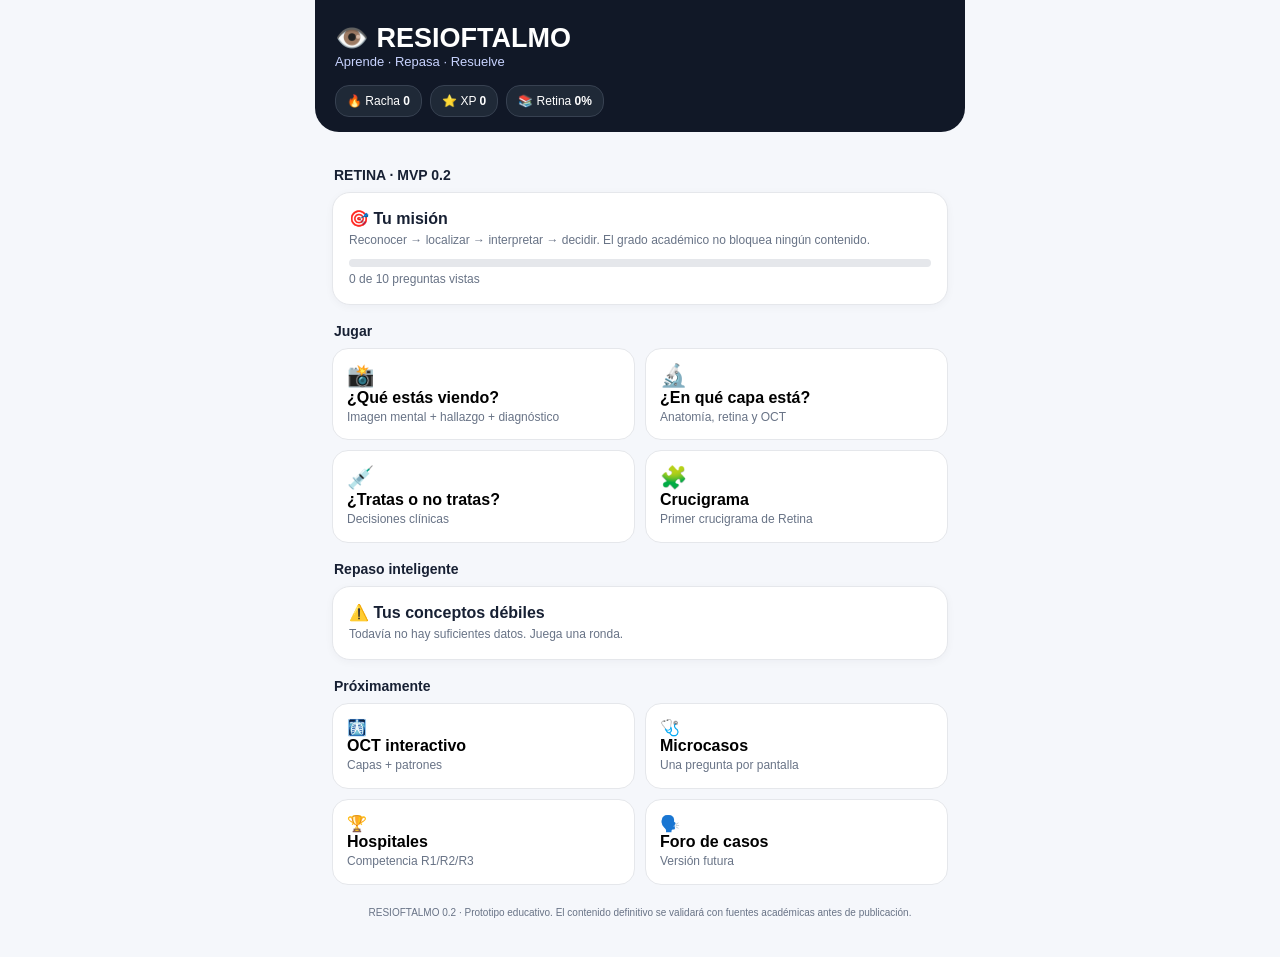
==== index.html @ e8188771 "Add files via upload" ====
<!doctype html>
<html lang="es">
<head>
<meta charset="utf-8">
<meta name="viewport" content="width=device-width,initial-scale=1,viewport-fit=cover">
<meta name="theme-color" content="#111827">
<title>RESIOFTALMO 0.2</title><link rel="manifest" href="manifest.json">
<meta name="theme-color" content="#111827">
<meta name="apple-mobile-web-app-capable" content="yes">
<meta name="apple-mobile-web-app-status-bar-style" content="black-translucent">
<meta name="apple-mobile-web-app-title" content="RESIOFTALMO">
<link rel="apple-touch-icon" href="icons/icon-180.png">
<style>
:root{--bg:#f5f7fb;--card:#fff;--ink:#172033;--muted:#687386;--accent:#4f46e5;--good:#15803d;--bad:#b91c1c;--line:#e5e7eb}
*{box-sizing:border-box}body{margin:0;background:var(--bg);color:var(--ink);font-family:-apple-system,BlinkMacSystemFont,"SF Pro Display","Segoe UI",sans-serif}
.app{max-width:650px;margin:auto;min-height:100vh}.top{padding:22px 20px 15px;background:#111827;color:#fff;border-radius:0 0 24px 24px}.brand{font-size:27px;font-weight:800}.tag{color:#c7d2fe;font-size:13px}.stats{display:flex;gap:8px;margin-top:16px;flex-wrap:wrap}.pill{background:#1f2937;border:1px solid #374151;border-radius:14px;padding:8px 11px;font-size:12px}.content{padding:17px}.section{font-size:14px;font-weight:800;margin:18px 2px 9px}.grid{display:grid;grid-template-columns:1fr 1fr;gap:10px}.card{background:#fff;border:1px solid var(--line);border-radius:18px;padding:16px;box-shadow:0 2px 8px #0f172a0a}button{font:inherit;cursor:pointer}.mode{width:100%;text-align:left;background:#fff;border:1px solid var(--line);border-radius:16px;padding:14px}.mode b{display:block}.small{font-size:12px;color:var(--muted);line-height:1.4;margin-top:4px}.badge{display:inline-block;padding:5px 9px;border-radius:99px;background:#eef2ff;color:#4338ca;font-size:10px;font-weight:800}.bar{height:8px;background:#e5e7eb;border-radius:99px;overflow:hidden;margin-top:10px}.bar span{display:block;height:100%;background:var(--accent)}.back{background:transparent;border:0;color:var(--muted);padding:5px 0;margin-bottom:8px}.question{font-size:19px;font-weight:750;line-height:1.38;margin:15px 0}.answers{display:grid;gap:9px}.answer{padding:14px;border-radius:14px;border:1px solid var(--line);background:#fff;text-align:left;font-weight:650}.answer.correct{background:#f0fdf4;border-color:#86efac;color:var(--good)}.answer.wrong{background:#fef2f2;border-color:#fecaca;color:var(--bad)}.feedback{margin-top:13px;padding:14px;background:#f8fafc;border:1px solid var(--line);border-radius:14px;font-size:14px;line-height:1.5}.primary{width:100%;margin-top:12px;background:var(--accent);color:#fff;border:0;border-radius:14px;padding:14px;font-weight:800;text-align:center}.hidden{display:none!important}.cross{display:grid;grid-template-columns:repeat(9,1fr);gap:3px;margin:15px auto;max-width:410px}.cell{aspect-ratio:1;background:#fff;border:1px solid #cbd5e1;position:relative}.cell.black{background:#111827;border-color:#111827}.cell input{width:100%;height:100%;border:0;background:transparent;text-align:center;font-size:18px;font-weight:800;text-transform:uppercase;outline:0}.num{position:absolute;left:2px;top:1px;font-size:7px;color:#64748b;pointer-events:none}.clue{padding:11px 12px;border:1px solid var(--line);border-radius:12px;background:#fff;margin:7px 0;font-size:13px}.clue b{display:block;margin-bottom:3px}.result{font-size:20px;font-weight:800;text-align:center;padding:10px}.footer{text-align:center;color:var(--muted);font-size:10px;margin:22px 0}
@media(max-width:430px){.grid{grid-template-columns:1fr}.question{font-size:18px}}
</style>
</head>
<body>
<div class="app">
<header class="top"><div class="brand">👁️ RESIOFTALMO</div><div class="tag">Aprende · Repasa · Resuelve</div>
<div class="stats"><div class="pill">🔥 Racha <b id="streak">0</b></div><div class="pill">⭐ XP <b id="xp">0</b></div><div class="pill">📚 Retina <b id="pct">0%</b></div></div></header>
<main class="content">
<section id="home">
<div class="section">RETINA · MVP 0.2</div>
<div class="card"><b>🎯 Tu misión</b><div class="small">Reconocer → localizar → interpretar → decidir. El grado académico no bloquea ningún contenido.</div><div class="bar"><span id="homebar" style="width:0%"></span></div><div class="small" id="homeprog">0 conceptos dominados</div></div>
<div class="section">Jugar</div>
<div class="grid">
<button class="mode" onclick="startQuiz()"><span style="font-size:22px">📸</span><br><b>¿Qué estás viendo?</b><span class="small">Imagen mental + hallazgo + diagnóstico</span></button>
<button class="mode" onclick="startQuiz()"><span style="font-size:22px">🔬</span><br><b>¿En qué capa está?</b><span class="small">Anatomía, retina y OCT</span></button>
<button class="mode" onclick="startQuiz()"><span style="font-size:22px">💉</span><br><b>¿Tratas o no tratas?</b><span class="small">Decisiones clínicas</span></button>
<button class="mode" onclick="startCross()"><span style="font-size:22px">🧩</span><br><b>Crucigrama</b><span class="small">Primer crucigrama de Retina</span></button>
</div>
<div class="section">Repaso inteligente</div>
<div class="card"><b>⚠️ Tus conceptos débiles</b><div class="small" id="weak">Todavía no hay suficientes datos. Juega una ronda.</div></div>
<div class="section">Próximamente</div>
<div class="grid"><button class="mode">🩻 <b>OCT interactivo</b><span class="small">Capas + patrones</span></button><button class="mode">🩺 <b>Microcasos</b><span class="small">Una pregunta por pantalla</span></button><button class="mode">🏆 <b>Hospitales</b><span class="small">Competencia R1/R2/R3</span></button><button class="mode">🗣️ <b>Foro de casos</b><span class="small">Versión futura</span></button></div>
</section>

<section id="quiz" class="hidden"><button class="back" onclick="home()">‹ Inicio</button><span class="badge">RETINA</span><div class="small" id="count"></div><div class="question" id="q"></div><div class="answers" id="ans"></div><div id="fb" class="feedback hidden"></div><button id="next" class="primary hidden" onclick="next()">Continuar →</button></section>

<section id="cross" class="hidden"><button class="back" onclick="home()">‹ Inicio</button><span class="badge">CRUCIGRAMA · RETINA</span>
<div class="small">Demo 0.2 · escribe las respuestas. Para el MVP, las palabras están adaptadas para móvil.</div>
<div class="cross" id="grid"></div>
<div class="section">Pistas</div>
<div class="clue"><b>1. Horizontal · 4 letras</b>Anomalías microvasculares intrarretinianas.</div>
<div class="clue"><b>2. Horizontal · 3 letras</b>Neovascularización del disco (sigla).</div>
<div class="clue"><b>3. Vertical · 3 letras</b>Líquido subretiniano (sigla).</div>
<div class="clue"><b>4. Horizontal · 3 letras</b>Membrana epirretiniana (sigla).</div>
<button class="primary" onclick="checkCross()">Comprobar crucigrama</button>
<div id="crossResult" class="result"></div>
</section>
<div class="footer">RESIOFTALMO 0.2 · Prototipo educativo. El contenido definitivo se validará con fuentes académicas antes de publicación.</div>
</main></div>
<script>
const qs=[
["Paciente con diabetes. Lesión blanquecina, superficial y de bordes difusos. ¿Qué hallazgo? ",["Exudado duro","Exudado algodonoso","Microaneurisma","Hemorragia prerretiniana"],1,"El exudado algodonoso corresponde a isquemia focal de la capa de fibras nerviosas de la retina (RNFL, Retinal Nerve Fiber Layer).","Exudado algodonoso"],
["¿En qué capa se localiza principalmente un exudado algodonoso?",["EPR","RNFL — capa de fibras nerviosas de la retina","ONL — capa nuclear externa","Membrana de Bruch"],1,"La localización principal es la RNFL, por isquemia de la retina interna.","Exudado algodonoso"],
["En OCT, ¿qué patrón esperarías ante un exudado algodonoso?",["Hiperreflectividad de capas internas superficiales","Hiporreflectividad exclusivamente sub-EPR","Hiperreflectividad exclusivamente coroidea","Hiporreflectividad exclusivamente subretiniana"],0,"Se observa hiperreflectividad de las capas internas superficiales.","OCT"],
["¿Cuál NO es una causa clásica de exudados algodonosos?",["Retinopatía diabética","Retinopatía hipertensiva","Oclusión vascular retiniana","Desprendimiento de retina regmatógeno"],3,"Los exudados algodonosos se asocian a isquemia retiniana, no son un hallazgo clásico del desprendimiento regmatógeno.","Exudado algodonoso"],
["IRMA significa:",["Intraretinal Microvascular Abnormalities — anomalías microvasculares intrarretinianas","Intraretinal Macular Artery","Internal Retinal Macular Atrophy","Ischemic Retinal Microaneurysm Area"],0,"IRMA = Intraretinal Microvascular Abnormalities (anomalías microvasculares intrarretinianas).","IRMA"],
["IRMA prominentes en ≥1 cuadrante, sin neovascularización. Según 4-2-1, ¿qué grado?",["NPDR leve","NPDR moderada","NPDR severa","PDR"],2,"IRMA prominentes en ≥1 cuadrante cumplen el criterio '1' de la regla 4-2-1 para NPDR severa.","4-2-1"],
["Hemorragias/microaneurismas en 4 cuadrantes, sin neovascularización. ¿Qué grado?",["NPDR leve","NPDR moderada","NPDR severa","PDR"],2,"El componente '4' de 4-2-1 por sí solo basta para NPDR severa.","4-2-1"],
["Hay neovascularización del disco (NVD, Neovascularization of the Disc). ¿Clasificación?",["NPDR moderada","NPDR severa","PDR","DME"],2,"La neovascularización es un hallazgo proliferativo: PDR (Proliferative Diabetic Retinopathy).","NVD"],
["Paciente con PDR activa. ¿Qué tratamiento clásico debes considerar para reducir el estímulo angiogénico?",["Observación solamente","PRP — fotocoagulación panretiniana","Cirugía de catarata","Láser focal macular"],1,"La PRP es fundamental en PDR; la conducta concreta depende del contexto y puede combinarse con anti-VEGF u otras intervenciones.","PRP"],
["OCT: banda hiperreflectiva sobre la superficie interna con distorsión macular. ¿Diagnóstico?",["ERM — membrana epirretiniana","SRF — líquido subretiniano","PED — desprendimiento del EPR","Agujero macular"],0,"La ERM aparece sobre la superficie interna de la retina y puede producir tracción y distorsión.","ERM"]
];
let idx=0,xp=0,wrong=[];
function show(id){["home","quiz","cross"].forEach(x=>document.getElementById(x).classList.add("hidden"));document.getElementById(id).classList.remove("hidden")}
function home(){show("home");update()}
function startQuiz(){idx=0;wrong=[];show("quiz");render()}
function render(){let z=qs[idx];document.getElementById("count").textContent=`Pregunta ${idx+1} de ${qs.length}`;document.getElementById("q").textContent=z[0];document.getElementById("fb").classList.add("hidden");document.getElementById("next").classList.add("hidden");document.getElementById("ans").innerHTML=z[1].map((a,n)=>`<button class="answer" onclick="pick(${n})">${String.fromCharCode(65+n)}) ${a}</button>`).join("")}
function pick(n){let z=qs[idx],bs=[...document.querySelectorAll(".answer")];bs[z[2]].classList.add("correct");let ok=n===z[2];if(ok)xp+=100;else{bs[n].classList.add("wrong");wrong.push(z[4])}document.getElementById("fb").innerHTML=(ok?"🎯 <b>Correcto.</b> +100 XP":"❌ <b>No esta vez.</b>")+"<br><br><b>Perla:</b> "+z[3];document.getElementById("fb").classList.remove("hidden");document.getElementById("next").classList.remove("hidden");bs.forEach(b=>b.disabled=true);update()}
function next(){idx++;if(idx>=qs.length){document.getElementById("q").textContent="🎉 Ronda terminada";document.getElementById("count").textContent=`${qs.length-wrong.length}/${qs.length} correctas`;document.getElementById("ans").innerHTML=`<div class="card"><b>${xp} XP acumulados</b><div class="small">Errores para repasar: ${wrong.length?wrong.join(", "):"ninguno"}</div></div>`;document.getElementById("fb").classList.add("hidden");document.getElementById("next").classList.add("hidden");return}render()}
function update(){document.getElementById("xp").textContent=xp;document.getElementById("pct").textContent=Math.min(100,Math.round((idx/qs.length)*100))+"%";document.getElementById("homebar").style.width=Math.min(100,Math.round((idx/qs.length)*100))+"%";document.getElementById("homeprog").textContent=`${Math.min(idx,qs.length)} de ${qs.length} preguntas vistas`;document.getElementById("weak").textContent=wrong.length?`Repasar: ${[...new Set(wrong)].join(", ")}.`:"Todavía no hay suficientes datos. Juega una ronda."}
function startCross(){show("cross");buildCross()}
function buildCross(){let g=document.getElementById("grid");g.innerHTML="";let pattern=["#########","IRMA#####","##NVD####","##S######","##ERM####","#########","#########","#########","#########"];for(let r=0;r<9;r++)for(let c=0;c<9;c++){let d=document.createElement("div");d.className="cell";let ch=pattern[r][c];if(ch==="#"){d.classList.add("black")}else{let inp=document.createElement("input");inp.maxLength=1;inp.dataset.answer=ch;d.appendChild(inp)}g.appendChild(d)}}
function checkCross(){let ins=[...document.querySelectorAll("#grid input")],ok=ins.every(x=>x.value.toUpperCase()===x.dataset.answer);document.getElementById("crossResult").textContent=ok?"🎯 ¡Crucigrama correcto! +300 XP":"🔎 Revisa las letras y vuelve a intentarlo.";if(ok){xp+=300;update()}}
update();
</script>
<script>
if ("serviceWorker" in navigator) {
  window.addEventListener("load", () => navigator.serviceWorker.register("sw.js").catch(()=>{}));
}
</script></body>
</html>
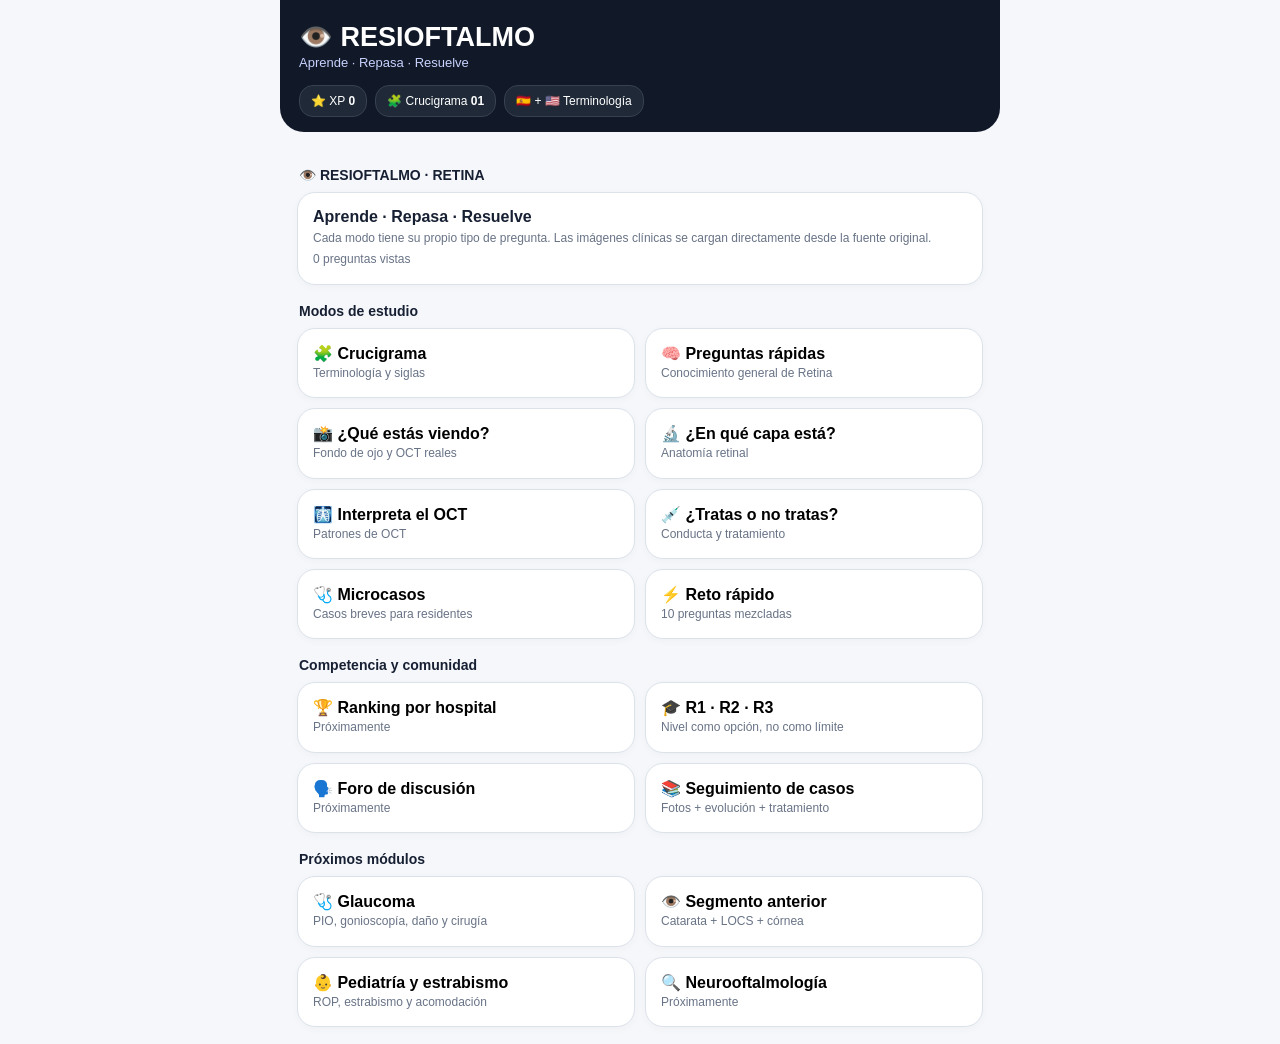
==== commit 2e3d07b5: "Add files via upload" ====
--- a/index.html
+++ b/index.html
@@ -1,87 +1,73 @@
-<!doctype html>
-<html lang="es">
-<head>
-<meta charset="utf-8">
-<meta name="viewport" content="width=device-width,initial-scale=1,viewport-fit=cover">
-<meta name="theme-color" content="#111827">
-<title>RESIOFTALMO 0.2</title><link rel="manifest" href="manifest.json">
-<meta name="theme-color" content="#111827">
-<meta name="apple-mobile-web-app-capable" content="yes">
-<meta name="apple-mobile-web-app-status-bar-style" content="black-translucent">
-<meta name="apple-mobile-web-app-title" content="RESIOFTALMO">
+<!doctype html><html lang="es"><head>
+<meta charset="utf-8"><meta name="viewport" content="width=device-width,initial-scale=1,viewport-fit=cover">
+<meta name="theme-color" content="#111827"><title>RESIOFTALMO 0.4</title>
+<link rel="manifest" href="manifest.json"><meta name="apple-mobile-web-app-capable" content="yes">
+<meta name="apple-mobile-web-app-status-bar-style" content="black-translucent"><meta name="apple-mobile-web-app-title" content="RESIOFTALMO">
 <link rel="apple-touch-icon" href="icons/icon-180.png">
 <style>
-:root{--bg:#f5f7fb;--card:#fff;--ink:#172033;--muted:#687386;--accent:#4f46e5;--good:#15803d;--bad:#b91c1c;--line:#e5e7eb}
+:root{--bg:#f5f7fb;--card:#fff;--ink:#172033;--muted:#687386;--accent:#4f46e5;--good:#15803d;--bad:#b91c1c;--line:#dbe2ea;--black:#111827}
 *{box-sizing:border-box}body{margin:0;background:var(--bg);color:var(--ink);font-family:-apple-system,BlinkMacSystemFont,"SF Pro Display","Segoe UI",sans-serif}
-.app{max-width:650px;margin:auto;min-height:100vh}.top{padding:22px 20px 15px;background:#111827;color:#fff;border-radius:0 0 24px 24px}.brand{font-size:27px;font-weight:800}.tag{color:#c7d2fe;font-size:13px}.stats{display:flex;gap:8px;margin-top:16px;flex-wrap:wrap}.pill{background:#1f2937;border:1px solid #374151;border-radius:14px;padding:8px 11px;font-size:12px}.content{padding:17px}.section{font-size:14px;font-weight:800;margin:18px 2px 9px}.grid{display:grid;grid-template-columns:1fr 1fr;gap:10px}.card{background:#fff;border:1px solid var(--line);border-radius:18px;padding:16px;box-shadow:0 2px 8px #0f172a0a}button{font:inherit;cursor:pointer}.mode{width:100%;text-align:left;background:#fff;border:1px solid var(--line);border-radius:16px;padding:14px}.mode b{display:block}.small{font-size:12px;color:var(--muted);line-height:1.4;margin-top:4px}.badge{display:inline-block;padding:5px 9px;border-radius:99px;background:#eef2ff;color:#4338ca;font-size:10px;font-weight:800}.bar{height:8px;background:#e5e7eb;border-radius:99px;overflow:hidden;margin-top:10px}.bar span{display:block;height:100%;background:var(--accent)}.back{background:transparent;border:0;color:var(--muted);padding:5px 0;margin-bottom:8px}.question{font-size:19px;font-weight:750;line-height:1.38;margin:15px 0}.answers{display:grid;gap:9px}.answer{padding:14px;border-radius:14px;border:1px solid var(--line);background:#fff;text-align:left;font-weight:650}.answer.correct{background:#f0fdf4;border-color:#86efac;color:var(--good)}.answer.wrong{background:#fef2f2;border-color:#fecaca;color:var(--bad)}.feedback{margin-top:13px;padding:14px;background:#f8fafc;border:1px solid var(--line);border-radius:14px;font-size:14px;line-height:1.5}.primary{width:100%;margin-top:12px;background:var(--accent);color:#fff;border:0;border-radius:14px;padding:14px;font-weight:800;text-align:center}.hidden{display:none!important}.cross{display:grid;grid-template-columns:repeat(9,1fr);gap:3px;margin:15px auto;max-width:410px}.cell{aspect-ratio:1;background:#fff;border:1px solid #cbd5e1;position:relative}.cell.black{background:#111827;border-color:#111827}.cell input{width:100%;height:100%;border:0;background:transparent;text-align:center;font-size:18px;font-weight:800;text-transform:uppercase;outline:0}.num{position:absolute;left:2px;top:1px;font-size:7px;color:#64748b;pointer-events:none}.clue{padding:11px 12px;border:1px solid var(--line);border-radius:12px;background:#fff;margin:7px 0;font-size:13px}.clue b{display:block;margin-bottom:3px}.result{font-size:20px;font-weight:800;text-align:center;padding:10px}.footer{text-align:center;color:var(--muted);font-size:10px;margin:22px 0}
-@media(max-width:430px){.grid{grid-template-columns:1fr}.question{font-size:18px}}
-</style>
-</head>
-<body>
-<div class="app">
-<header class="top"><div class="brand">👁️ RESIOFTALMO</div><div class="tag">Aprende · Repasa · Resuelve</div>
-<div class="stats"><div class="pill">🔥 Racha <b id="streak">0</b></div><div class="pill">⭐ XP <b id="xp">0</b></div><div class="pill">📚 Retina <b id="pct">0%</b></div></div></header>
+.app{max-width:720px;margin:auto;min-height:100vh}.top{padding:21px 19px 15px;background:var(--black);color:#fff;border-radius:0 0 24px 24px}.brand{font-size:27px;font-weight:850}.tag{font-size:13px;color:#c7d2fe;margin-top:2px}
+.stats{display:flex;gap:8px;margin-top:15px;flex-wrap:wrap}.pill{background:#1f2937;border:1px solid #374151;border-radius:14px;padding:8px 11px;font-size:12px}
+.content{padding:17px}.section{font-size:14px;font-weight:850;margin:18px 2px 9px}.grid2{display:grid;grid-template-columns:1fr 1fr;gap:10px}
+.card,.mode{background:#fff;border:1px solid var(--line);border-radius:18px;padding:15px;box-shadow:0 2px 8px #0f172a08}.mode{width:100%;text-align:left;font:inherit;cursor:pointer}.mode b{display:block}.small{font-size:12px;color:var(--muted);line-height:1.45;margin-top:4px}
+.badge{display:inline-block;padding:5px 9px;border-radius:99px;background:#eef2ff;color:#4338ca;font-size:10px;font-weight:850}.back{background:transparent;border:0;color:var(--muted);padding:5px 0;margin-bottom:8px;font:inherit}
+.question{font-size:19px;font-weight:780;line-height:1.4;margin:15px 0}.answers{display:grid;gap:9px}.answer{padding:14px;border-radius:14px;border:1px solid var(--line);background:#fff;text-align:left;font:inherit;font-weight:650;cursor:pointer}
+.answer.correct{background:#f0fdf4;border-color:#86efac;color:var(--good)}.answer.wrong{background:#fef2f2;border-color:#fecaca;color:var(--bad)}
+.feedback{margin-top:13px;padding:14px;background:#f8fafc;border:1px solid var(--line);border-radius:14px;font-size:14px;line-height:1.5}.primary{width:100%;margin-top:12px;background:var(--accent);color:#fff;border:0;border-radius:14px;padding:14px;font:inherit;font-weight:850;cursor:pointer}
+.hidden{display:none!important}.footer{text-align:center;color:var(--muted);font-size:10px;margin:22px 0}.cross-wrap{overflow:auto;padding:8px 2px 4px}
+.cross{display:grid;gap:3px;width:max-content;margin:10px auto}.cell{width:42px;height:42px;background:#fff;border:1px solid #cbd5e1;position:relative;cursor:pointer}.cell.black{background:var(--black);border-color:var(--black);cursor:default}
+.cell input{width:100%;height:100%;border:0;background:transparent;text-align:center;font-size:20px;font-weight:850;text-transform:uppercase;outline:0;padding:10px}.cell.selected{background:#eef2ff;border-color:#818cf8}.cell.highlight{background:#f3f4ff}.cell.correct{background:#f0fdf4}
+.num{position:absolute;left:3px;top:2px;font-size:8px;color:#64748b;pointer-events:none;font-weight:700}.clues{display:grid;grid-template-columns:1fr 1fr;gap:10px}.clue{padding:12px;border:1px solid var(--line);border-radius:14px;background:#fff;cursor:pointer}.clue b{display:block;margin-bottom:3px}.clue .len{color:#6366f1;font-weight:750}
+.notice{padding:12px;border-radius:14px;background:#fff7ed;border:1px solid #fed7aa;font-size:13px;line-height:1.45;margin-top:12px}@media(max-width:520px){.grid2,.clues{grid-template-columns:1fr}.cell{width:34px;height:34px}.cell input{font-size:17px;padding:7px}}
+</style><style>#qmedia img{width:100%;max-height:380px;object-fit:contain;border-radius:16px;border:1px solid #e5e7eb;background:#111827;margin:12px 0}.mode{cursor:pointer}</style><link rel="manifest" href="manifest.json"><meta name="theme-color" content="#111827"><meta name="apple-mobile-web-app-capable" content="yes"><meta name="apple-mobile-web-app-status-bar-style" content="black-translucent"><meta name="apple-mobile-web-app-title" content="RESIOFTALMO"><link rel="apple-touch-icon" href="icons/icon-180.png"></head><body>
+<div class="app"><header class="top"><div class="brand">👁️ RESIOFTALMO</div><div class="tag">Aprende · Repasa · Resuelve</div>
+<div class="stats"><div class="pill">⭐ XP <b id="xp">0</b></div><div class="pill">🧩 Crucigrama <b>01</b></div><div class="pill">🇪🇸 + 🇺🇸 Terminología</div></div></header>
 <main class="content">
 <section id="home">
-<div class="section">RETINA · MVP 0.2</div>
-<div class="card"><b>🎯 Tu misión</b><div class="small">Reconocer → localizar → interpretar → decidir. El grado académico no bloquea ningún contenido.</div><div class="bar"><span id="homebar" style="width:0%"></span></div><div class="small" id="homeprog">0 conceptos dominados</div></div>
-<div class="section">Jugar</div>
-<div class="grid">
-<button class="mode" onclick="startQuiz()"><span style="font-size:22px">📸</span><br><b>¿Qué estás viendo?</b><span class="small">Imagen mental + hallazgo + diagnóstico</span></button>
-<button class="mode" onclick="startQuiz()"><span style="font-size:22px">🔬</span><br><b>¿En qué capa está?</b><span class="small">Anatomía, retina y OCT</span></button>
-<button class="mode" onclick="startQuiz()"><span style="font-size:22px">💉</span><br><b>¿Tratas o no tratas?</b><span class="small">Decisiones clínicas</span></button>
-<button class="mode" onclick="startCross()"><span style="font-size:22px">🧩</span><br><b>Crucigrama</b><span class="small">Primer crucigrama de Retina</span></button>
+<div class="section">👁️ RESIOFTALMO · RETINA</div>
+<div class="card"><b>Aprende · Repasa · Resuelve</b><div class="small">Cada modo tiene su propio tipo de pregunta. Las imágenes clínicas se cargan directamente desde la fuente original.</div><div class="bar"><span id="homebar" style="width:0%"></span></div><div class="small" id="homeprog">0 preguntas vistas</div></div>
+<div class="section">Modos de estudio</div>
+<div class="grid2">
+<button class="mode" onclick="show('cross');initCross()"><b>🧩 Crucigrama</b><span class="small">Terminología y siglas</span></button>
+<button class="mode" onclick="openMode('general','🧠 PREGUNTAS RÁPIDAS')"><b>🧠 Preguntas rápidas</b><span class="small">Conocimiento general de Retina</span></button>
+<button class="mode" onclick="openMode('images','📸 ¿QUÉ ESTÁS VIENDO?')"><b>📸 ¿Qué estás viendo?</b><span class="small">Fondo de ojo y OCT reales</span></button>
+<button class="mode" onclick="openMode('layer','🔬 ¿EN QUÉ CAPA ESTÁ?')"><b>🔬 ¿En qué capa está?</b><span class="small">Anatomía retinal</span></button>
+<button class="mode" onclick="openMode('oct','🩻 INTERPRETA EL OCT')"><b>🩻 Interpreta el OCT</b><span class="small">Patrones de OCT</span></button>
+<button class="mode" onclick="openMode('treat','💉 ¿TRATAS O NO TRATAS?')"><b>💉 ¿Tratas o no tratas?</b><span class="small">Conducta y tratamiento</span></button>
+<button class="mode" onclick="openMode('micro','🩺 MICROCASOS')"><b>🩺 Microcasos</b><span class="small">Casos breves para residentes</span></button>
+<button class="mode" onclick="openRandom()"><b>⚡ Reto rápido</b><span class="small">10 preguntas mezcladas</span></button>
 </div>
-<div class="section">Repaso inteligente</div>
-<div class="card"><b>⚠️ Tus conceptos débiles</b><div class="small" id="weak">Todavía no hay suficientes datos. Juega una ronda.</div></div>
-<div class="section">Próximamente</div>
-<div class="grid"><button class="mode">🩻 <b>OCT interactivo</b><span class="small">Capas + patrones</span></button><button class="mode">🩺 <b>Microcasos</b><span class="small">Una pregunta por pantalla</span></button><button class="mode">🏆 <b>Hospitales</b><span class="small">Competencia R1/R2/R3</span></button><button class="mode">🗣️ <b>Foro de casos</b><span class="small">Versión futura</span></button></div>
+<div class="section">Competencia y comunidad</div>
+<div class="grid2">
+<button class="mode"><b>🏆 Ranking por hospital</b><span class="small">Próximamente</span></button>
+<button class="mode"><b>🎓 R1 · R2 · R3</b><span class="small">Nivel como opción, no como límite</span></button>
+<button class="mode"><b>🗣️ Foro de discusión</b><span class="small">Próximamente</span></button>
+<button class="mode"><b>📚 Seguimiento de casos</b><span class="small">Fotos + evolución + tratamiento</span></button>
+</div>
+<div class="section">Próximos módulos</div>
+<div class="grid2">
+<button class="mode"><b>🩺 Glaucoma</b><span class="small">PIO, gonioscopía, daño y cirugía</span></button>
+<button class="mode"><b>👁️ Segmento anterior</b><span class="small">Catarata + LOCS + córnea</span></button>
+<button class="mode"><b>👶 Pediatría y estrabismo</b><span class="small">ROP, estrabismo y acomodación</span></button>
+<button class="mode"><b>🔍 Neurooftalmología</b><span class="small">Próximamente</span></button>
+</div>
 </section>
-
-<section id="quiz" class="hidden"><button class="back" onclick="home()">‹ Inicio</button><span class="badge">RETINA</span><div class="small" id="count"></div><div class="question" id="q"></div><div class="answers" id="ans"></div><div id="fb" class="feedback hidden"></div><button id="next" class="primary hidden" onclick="next()">Continuar →</button></section>
-
-<section id="cross" class="hidden"><button class="back" onclick="home()">‹ Inicio</button><span class="badge">CRUCIGRAMA · RETINA</span>
-<div class="small">Demo 0.2 · escribe las respuestas. Para el MVP, las palabras están adaptadas para móvil.</div>
-<div class="cross" id="grid"></div>
-<div class="section">Pistas</div>
-<div class="clue"><b>1. Horizontal · 4 letras</b>Anomalías microvasculares intrarretinianas.</div>
-<div class="clue"><b>2. Horizontal · 3 letras</b>Neovascularización del disco (sigla).</div>
-<div class="clue"><b>3. Vertical · 3 letras</b>Líquido subretiniano (sigla).</div>
-<div class="clue"><b>4. Horizontal · 3 letras</b>Membrana epirretiniana (sigla).</div>
-<button class="primary" onclick="checkCross()">Comprobar crucigrama</button>
-<div id="crossResult" class="result"></div>
-</section>
-<div class="footer">RESIOFTALMO 0.2 · Prototipo educativo. El contenido definitivo se validará con fuentes académicas antes de publicación.</div>
-</main></div>
+<section id="cross" class="hidden"><button class="back" onclick="show('home')">‹ Inicio</button><span class="badge">CRUCIGRAMA 01</span><div class="small" style="margin-top:7px">12 palabras · selecciona una pista · escribe las letras.</div>
+<div class="cross-wrap"><div id="crossGrid" class="cross"></div></div><div class="clues" id="clues"></div>
+<div class="notice">💡 Las siglas se enseñan con español + inglés. <b>No se muestran las respuestas.</b></div><button class="primary" onclick="checkCross()">Comprobar</button><div id="crossMsg" class="feedback hidden"></div></section>
+<section id="quiz" class="hidden"><button class="back" onclick="show('home')">‹ Inicio</button><span class="badge">RETINA</span><div class="small" id="qcount"></div><div id="qmedia"></div><div class="question" id="q"></div><div class="answers" id="answers"></div><div id="qfb" class="feedback hidden"></div><button id="qnext" class="primary hidden" onclick="nextQuiz()">Continuar →</button></section></main></div>
 <script>
-const qs=[
-["Paciente con diabetes. Lesión blanquecina, superficial y de bordes difusos. ¿Qué hallazgo? ",["Exudado duro","Exudado algodonoso","Microaneurisma","Hemorragia prerretiniana"],1,"El exudado algodonoso corresponde a isquemia focal de la capa de fibras nerviosas de la retina (RNFL, Retinal Nerve Fiber Layer).","Exudado algodonoso"],
-["¿En qué capa se localiza principalmente un exudado algodonoso?",["EPR","RNFL — capa de fibras nerviosas de la retina","ONL — capa nuclear externa","Membrana de Bruch"],1,"La localización principal es la RNFL, por isquemia de la retina interna.","Exudado algodonoso"],
-["En OCT, ¿qué patrón esperarías ante un exudado algodonoso?",["Hiperreflectividad de capas internas superficiales","Hiporreflectividad exclusivamente sub-EPR","Hiperreflectividad exclusivamente coroidea","Hiporreflectividad exclusivamente subretiniana"],0,"Se observa hiperreflectividad de las capas internas superficiales.","OCT"],
-["¿Cuál NO es una causa clásica de exudados algodonosos?",["Retinopatía diabética","Retinopatía hipertensiva","Oclusión vascular retiniana","Desprendimiento de retina regmatógeno"],3,"Los exudados algodonosos se asocian a isquemia retiniana, no son un hallazgo clásico del desprendimiento regmatógeno.","Exudado algodonoso"],
-["IRMA significa:",["Intraretinal Microvascular Abnormalities — anomalías microvasculares intrarretinianas","Intraretinal Macular Artery","Internal Retinal Macular Atrophy","Ischemic Retinal Microaneurysm Area"],0,"IRMA = Intraretinal Microvascular Abnormalities (anomalías microvasculares intrarretinianas).","IRMA"],
-["IRMA prominentes en ≥1 cuadrante, sin neovascularización. Según 4-2-1, ¿qué grado?",["NPDR leve","NPDR moderada","NPDR severa","PDR"],2,"IRMA prominentes en ≥1 cuadrante cumplen el criterio '1' de la regla 4-2-1 para NPDR severa.","4-2-1"],
-["Hemorragias/microaneurismas en 4 cuadrantes, sin neovascularización. ¿Qué grado?",["NPDR leve","NPDR moderada","NPDR severa","PDR"],2,"El componente '4' de 4-2-1 por sí solo basta para NPDR severa.","4-2-1"],
-["Hay neovascularización del disco (NVD, Neovascularization of the Disc). ¿Clasificación?",["NPDR moderada","NPDR severa","PDR","DME"],2,"La neovascularización es un hallazgo proliferativo: PDR (Proliferative Diabetic Retinopathy).","NVD"],
-["Paciente con PDR activa. ¿Qué tratamiento clásico debes considerar para reducir el estímulo angiogénico?",["Observación solamente","PRP — fotocoagulación panretiniana","Cirugía de catarata","Láser focal macular"],1,"La PRP es fundamental en PDR; la conducta concreta depende del contexto y puede combinarse con anti-VEGF u otras intervenciones.","PRP"],
-["OCT: banda hiperreflectiva sobre la superficie interna con distorsión macular. ¿Diagnóstico?",["ERM — membrana epirretiniana","SRF — líquido subretiniano","PED — desprendimiento del EPR","Agujero macular"],0,"La ERM aparece sobre la superficie interna de la retina y puede producir tracción y distorsión.","ERM"]
-];
-let idx=0,xp=0,wrong=[];
-function show(id){["home","quiz","cross"].forEach(x=>document.getElementById(x).classList.add("hidden"));document.getElementById(id).classList.remove("hidden")}
-function home(){show("home");update()}
-function startQuiz(){idx=0;wrong=[];show("quiz");render()}
-function render(){let z=qs[idx];document.getElementById("count").textContent=`Pregunta ${idx+1} de ${qs.length}`;document.getElementById("q").textContent=z[0];document.getElementById("fb").classList.add("hidden");document.getElementById("next").classList.add("hidden");document.getElementById("ans").innerHTML=z[1].map((a,n)=>`<button class="answer" onclick="pick(${n})">${String.fromCharCode(65+n)}) ${a}</button>`).join("")}
-function pick(n){let z=qs[idx],bs=[...document.querySelectorAll(".answer")];bs[z[2]].classList.add("correct");let ok=n===z[2];if(ok)xp+=100;else{bs[n].classList.add("wrong");wrong.push(z[4])}document.getElementById("fb").innerHTML=(ok?"🎯 <b>Correcto.</b> +100 XP":"❌ <b>No esta vez.</b>")+"<br><br><b>Perla:</b> "+z[3];document.getElementById("fb").classList.remove("hidden");document.getElementById("next").classList.remove("hidden");bs.forEach(b=>b.disabled=true);update()}
-function next(){idx++;if(idx>=qs.length){document.getElementById("q").textContent="🎉 Ronda terminada";document.getElementById("count").textContent=`${qs.length-wrong.length}/${qs.length} correctas`;document.getElementById("ans").innerHTML=`<div class="card"><b>${xp} XP acumulados</b><div class="small">Errores para repasar: ${wrong.length?wrong.join(", "):"ninguno"}</div></div>`;document.getElementById("fb").classList.add("hidden");document.getElementById("next").classList.add("hidden");return}render()}
-function update(){document.getElementById("xp").textContent=xp;document.getElementById("pct").textContent=Math.min(100,Math.round((idx/qs.length)*100))+"%";document.getElementById("homebar").style.width=Math.min(100,Math.round((idx/qs.length)*100))+"%";document.getElementById("homeprog").textContent=`${Math.min(idx,qs.length)} de ${qs.length} preguntas vistas`;document.getElementById("weak").textContent=wrong.length?`Repasar: ${[...new Set(wrong)].join(", ")}.`:"Todavía no hay suficientes datos. Juega una ronda."}
-function startCross(){show("cross");buildCross()}
-function buildCross(){let g=document.getElementById("grid");g.innerHTML="";let pattern=["#########","IRMA#####","##NVD####","##S######","##ERM####","#########","#########","#########","#########"];for(let r=0;r<9;r++)for(let c=0;c<9;c++){let d=document.createElement("div");d.className="cell";let ch=pattern[r][c];if(ch==="#"){d.classList.add("black")}else{let inp=document.createElement("input");inp.maxLength=1;inp.dataset.answer=ch;d.appendChild(inp)}g.appendChild(d)}}
-function checkCross(){let ins=[...document.querySelectorAll("#grid input")],ok=ins.every(x=>x.value.toUpperCase()===x.dataset.answer);document.getElementById("crossResult").textContent=ok?"🎯 ¡Crucigrama correcto! +300 XP":"🔎 Revisa las letras y vuelve a intentarlo.";if(ok){xp+=300;update()}}
-update();
+const crosswordGrid=[["#", "#", "#", "#", "#", "#", "#", "", "", "", "", "", "", "", ""], ["#", "#", "#", "#", "#", "#", "#", "#", "", "#", "#", "#", "#", "#", "#"], ["#", "#", "#", "#", "", "", "", "", "", "", "#", "#", "#", "#", "#"], ["#", "#", "#", "#", "#", "#", "#", "#", "", "#", "#", "#", "#", "#", "#"], ["#", "#", "#", "#", "#", "#", "", "", "", "", "", "", "", "", "#"], ["#", "#", "#", "#", "#", "#", "#", "#", "#", "#", "#", "", "#", "#", "#"], ["#", "#", "#", "#", "#", "#", "", "", "", "", "", "", "", "", "#"], ["#", "#", "#", "#", "#", "#", "#", "", "#", "#", "#", "#", "#", "#", "#"], ["#", "#", "#", "", "#", "#", "#", "", "", "", "", "", "", "#", "#"], ["#", "#", "", "", "", "", "", "", "#", "#", "#", "#", "#", "#", "#"], ["#", "#", "#", "", "#", "#", "#", "#", "#", "#", "#", "#", "#", "#", "#"], ["#", "#", "#", "", "#", "#", "#", "#", "#", "#", "#", "#", "#", "#", "#"], ["", "", "", "", "", "", "", "", "#", "#", "#", "#", "#", "#", "#"], ["#", "#", "#", "", "#", "#", "#", "#", "#", "#", "#", "#", "#", "#", "#"], ["#", "#", "#", "", "#", "#", "#", "#", "#", "#", "#", "#", "#", "#", "#"], ["#", "", "", "", "", "", "#", "#", "#", "#", "#", "#", "#", "#", "#"]];const crosswordWords=[{"word": "DESGARRO", "r": 0, "c": 7, "dir": "H", "num": 1}, {"word": "EDEMA", "r": 0, "c": 8, "dir": "V", "num": 2}, {"word": "CORNEA", "r": 2, "c": 4, "dir": "H", "num": 3}, {"word": "GLAUCOMA", "r": 4, "c": 6, "dir": "H", "num": 4}, {"word": "OCT", "r": 4, "c": 11, "dir": "V", "num": 5}, {"word": "DIABETES", "r": 6, "c": 6, "dir": "H", "num": 6}, {"word": "IRMA", "r": 6, "c": 7, "dir": "V", "num": 7}, {"word": "NEOVASOS", "r": 8, "c": 3, "dir": "V", "num": 8}, {"word": "MACULA", "r": 8, "c": 7, "dir": "H", "num": 9}, {"word": "RETINA", "r": 9, "c": 2, "dir": "H", "num": 10}, {"word": "CATARATA", "r": 12, "c": 0, "dir": "H", "num": 11}, {"word": "LASER", "r": 15, "c": 1, "dir": "H", "num": 12}];
+const banks={"general":[["¿Qué hallazgo retiniano es una lesión blanquecina, superficial y de bordes difusos, asociada a isquemia de la retina interna?",["Exudado duro","Exudado algodonoso","Drusa","Hemorragia subretiniana"],1,"El exudado algodonoso (cotton-wool spot) representa una zona de isquemia/infarcto de la capa de fibras nerviosas de la retina.","Exudado algodonoso"],["¿En qué capa se localiza principalmente un exudado algodonoso?",["Capa de fibras nerviosas de la retina (RNFL)","Capa nuclear externa (ONL)","EPR","Coroides"],0,"Se relaciona con la capa de fibras nerviosas de la retina (RNFL, Retinal Nerve Fiber Layer).","Anatomía"],["En OCT, ¿qué patrón es compatible con una lesión isquémica superficial como un exudado algodonoso?",["Hiperreflectividad de capas internas","Líquido subretiniano","PED","Cavidad vítrea"],0,"Las lesiones isquémicas agudas de la retina interna pueden mostrar hiperreflectividad de las capas internas.","OCT"],["¿Qué lesión corresponde a una pequeña dilatación sacular de un capilar retinal, típica de retinopatía diabética?",["Microaneurisma","IRMA","NVE","Drusa"],0,"El microaneurisma es una manifestación temprana de retinopatía diabética.","Retinopatía diabética"],["¿Qué son los exudados duros?",["Depósitos lipídicos/proteicos amarillentos","Infartos de la RNFL","Vasos nuevos","Líquido subretiniano"],0,"Son depósitos lipídicos/proteicos asociados a fuga vascular crónica, especialmente alrededor de edema retinal.","Exudado duro"],["¿Qué significa IRMA?",["Intraretinal Microvascular Abnormalities — anomalías microvasculares intrarretinianas","Internal Retinal Macular Atrophy","Intraocular Retinal Microaneurysm Area","Ischemic Retinal Macular Artery"],0,"IRMA son anomalías microvasculares intrarretinianas; se asocian con isquemia y NPDR severa cuando son prominentes en el criterio 4-2-1.","IRMA"],["Según la regla 4-2-1, ¿qué hallazgo por sí solo puede clasificar la NPDR como severa?",["IRMA prominentes en ≥1 cuadrante","Un microaneurisma aislado","Un exudado duro","Una drusa"],0,"La regla 4-2-1 incluye IRMA prominentes en al menos un cuadrante como criterio de NPDR severa.","4-2-1"],["Según 4-2-1, ¿qué patrón de hemorragias/microaneurismas corresponde a NPDR severa?",["4 cuadrantes","1 cuadrante","2 cuadrantes","Solo polo posterior"],0,"Hemorragias/microaneurismas en 4 cuadrantes cumplen el criterio '4'.","4-2-1"],["Según 4-2-1, ¿qué patrón de venous beading corresponde a NPDR severa?",["2 cuadrantes","1 cuadrante","4 cuadrantes","Ninguno"],0,"El venous beading en al menos 2 cuadrantes cumple el criterio '2'.","4-2-1"],["¿Qué hallazgo convierte la retinopatía diabética en proliferativa?",["Neovascularización","Microaneurismas","Exudados duros","Hemorragias aisladas"],0,"La neovascularización retiniana o del disco define la categoría proliferativa.","PDR"],["NVD significa:",["Neovascularization of the Disc — neovascularización del disco","Nerve Vascular Disease","New Vessel Diameter","Neurovascular Disc Degeneration"],0,"NVD es neovascularización del disco óptico.","NVD"],["NVE significa:",["Neovascularization Elsewhere — neovascularización en otra localización de la retina","New Vitreous Edema","Neural Vascular Elevation","Nerve Vein Exudation"],0,"NVE se usa para neovascularización fuera del disco.","NVE"],["¿Qué tratamiento ha sido fundamental para reducir el riesgo de pérdida visual grave en PDR?",["Fotocoagulación panretiniana (PRP, Panretinal Photocoagulation)","Láser YAG posterior","Láser focal corneal","Observación en todos los casos"],0,"La PRP es un tratamiento fundamental de la PDR; la conducta se individualiza y puede incluir anti-VEGF o cirugía según el caso.","PRP"],["¿Qué tratamiento se utiliza para una rotura retinal sintomática con retina aplicada?",["Retinopexia con láser o crioterapia","PRP completa siempre","Oclusión ocular","Láser YAG"],0,"Las roturas sintomáticas con tracción pueden requerir retinopexia para crear una adhesión alrededor de la lesión.","Rotura retinal"],["¿Cuál es el mecanismo del desprendimiento de retina regmatógeno?",["Paso de líquido vítreo a través de una rotura al espacio subretiniano","Fuga exclusivamente coroidea","Tracción del nervio óptico","Opacificación del cristalino"],0,"Una rotura permite el paso de líquido al espacio subretiniano y separa la retina neurosensorial del EPR.","Desprendimiento de retina"],["PVD significa:",["Posterior Vitreous Detachment — desprendimiento vítreo posterior","Peripheral Vascular Disease","Posterior Vascular Degeneration","Primary Vitreous Disorder"],0,"PVD corresponde a desprendimiento vítreo posterior.","PVD"],["En un PVD sintomático, ¿qué hallazgo aumenta la sospecha de rotura retinal?",["Hemorragia vítrea o pigmento en vítreo","Catarata leve","Pingüécula","Ojo seco"],0,"La hemorragia vítrea o pigmento puede acompañar una rotura retinal y obliga a una evaluación cuidadosa.","PVD"],["¿Qué síntoma es clásico de tracción vítreorretiniana aguda?",["Fotopsias y miodesopsias nuevas","Diplopía monocular exclusivamente","Dolor intenso siempre","Prurito"],0,"Las fotopsias y nuevas miodesopsias son síntomas de alarma ante PVD/rotura retinal.","PVD"],["¿Qué estudio no puede descartar por sí solo una rotura retinal pequeña?",["Ultrasonido ocular","Oftalmoscopía indirecta con indentación","Biomicroscopía con lente apropiada","Examen periférico dilatado"],0,"El ultrasonido puede ser útil cuando los medios están opacos, pero no excluye todas las roturas pequeñas.","PVD"],["¿Qué es una membrana epirretiniana (ERM, Epiretinal Membrane)?",["Una proliferación fibrocelular sobre la superficie retinal interna","Líquido subretiniano","Desprendimiento del EPR","Hemorragia vítrea"],0,"La ERM se localiza sobre la superficie interna de la retina y puede producir tracción y metamorfopsias.","ERM"]],"layer":[["¿En qué capa se localiza principalmente un exudado algodonoso?",["Capa de fibras nerviosas de la retina (RNFL)","Capa nuclear externa (ONL)","EPR","Coroides"],0,"Se relaciona con la capa de fibras nerviosas de la retina (RNFL, Retinal Nerve Fiber Layer).","Anatomía"],["En OCT, ¿qué patrón es compatible con una lesión isquémica superficial como un exudado algodonoso?",["Hiperreflectividad de capas internas","Líquido subretiniano","PED","Cavidad vítrea"],0,"Las lesiones isquémicas agudas de la retina interna pueden mostrar hiperreflectividad de las capas internas.","OCT"],["¿Qué estructura contiene los fotorreceptores?",["Retina neurosensorial","Coroides exclusivamente","Vítreo","Esclera"],0,"Los conos y bastones forman parte de la retina neurosensorial.","Anatomía retinal"],["¿Qué capa se encuentra directamente externa a los fotorreceptores en la organización clínica del OCT?",["Epitelio pigmentario de la retina (EPR)","RNFL","ILM","Vítreo"],0,"El EPR está externo a los segmentos de los fotorreceptores y participa en su soporte metabólico.","Anatomía OCT"],["ILM significa:",["Internal Limiting Membrane — membrana limitante interna","Inner Lens Membrane","Internal Macular Layer","Intermediate Limiting Macula"],0,"ILM es la membrana limitante interna, en la interfaz retina-vítreo.","OCT"],["RNFL significa:",["Retinal Nerve Fiber Layer — capa de fibras nerviosas de la retina","Retinal Nuclear Fiber Layer","Retinal Neurovascular Flow Layer","Retinal Foveal Nerve Layer"],0,"RNFL corresponde a la capa de fibras nerviosas de la retina.","OCT"],["GCC significa:",["Ganglion Cell Complex — complejo de células ganglionares","Glial Choroidal Complex","Ganglion Capillary Circle","Global Choroidal Count"],0,"GCC agrupa capas relacionadas con células ganglionares y sus prolongaciones; es usado en análisis de glaucoma.","OCT"],["¿Qué patrón de OCT corresponde a edema intrarretiniano?",["Espacios hiporreflectivos dentro de la retina","Espacio entre retina y EPR","Elevación del EPR exclusivamente","Hiperreflectividad coroidea aislada"],0,"El líquido intrarretiniano suele verse como espacios hiporreflectivos/císticos dentro de la retina.","OCT"],["DME significa:",["Diabetic Macular Edema — edema macular diabético","Dry Macular Epithelium","Diabetic Microvascular Exudation","Diffuse Macular Epithelium"],0,"DME es edema macular diabético.","DME"],["¿Cuál es una herramienta clave para cuantificar edema macular y caracterizar líquido?",["OCT","Paquimetría corneal","Campimetría exclusivamente","Topografía corneal"],0,"La OCT permite identificar y seguir líquido intrarretiniano, subretiniano y cambios estructurales maculares.","DME"]],"oct":[["En OCT, ¿qué patrón es compatible con una lesión isquémica superficial como un exudado algodonoso?",["Hiperreflectividad de capas internas","Líquido subretiniano","PED","Cavidad vítrea"],0,"Las lesiones isquémicas agudas de la retina interna pueden mostrar hiperreflectividad de las capas internas.","OCT"],["¿Qué patrón de OCT sugiere ERM?",["Banda hiperreflectiva sobre la superficie interna con distorsión","Espacio subretiniano aislado","PED sin tracción","Atrofia coroidea aislada"],0,"La ERM aparece como una banda hiperreflectiva sobre la superficie retinal interna y puede distorsionar la arquitectura macular.","ERM"],["SRF significa:",["Subretinal Fluid — líquido subretiniano","Superficial Retinal Fibrosis","Subfoveal Retinal Flow","Serous Retinal Fibrosis"],0,"SRF es líquido ubicado entre la retina neurosensorial y el EPR.","SRF"],["¿Dónde se localiza el líquido subretiniano en OCT?",["Entre retina neurosensorial y EPR","Dentro del vítreo","Dentro de la coroides","Entre córnea y cristalino"],0,"El SRF separa la retina neurosensorial del epitelio pigmentario de la retina.","SRF"],["PED significa:",["Pigment Epithelial Detachment — desprendimiento del epitelio pigmentario","Posterior Epiretinal Disorder","Peripheral Edema Detachment","Photoreceptor Epithelial Degeneration"],0,"PED es elevación/separación del EPR respecto de la membrana de Bruch.","PED"],["¿Qué es un agujero macular de espesor completo?",["Defecto de espesor completo de la retina neurosensorial en la fóvea","Desprendimiento del EPR","Hemorragia vítrea","Drusa blanda"],0,"El agujero macular de espesor completo atraviesa las capas neurosensoriales hasta la superficie interna.","Agujero macular"],["RNFL significa:",["Retinal Nerve Fiber Layer — capa de fibras nerviosas de la retina","Retinal Nuclear Fiber Layer","Retinal Neurovascular Flow Layer","Retinal Foveal Nerve Layer"],0,"RNFL corresponde a la capa de fibras nerviosas de la retina.","OCT"],["GCC significa:",["Ganglion Cell Complex — complejo de células ganglionares","Glial Choroidal Complex","Ganglion Capillary Circle","Global Choroidal Count"],0,"GCC agrupa capas relacionadas con células ganglionares y sus prolongaciones; es usado en análisis de glaucoma.","OCT"],["¿Qué patrón de OCT corresponde a edema intrarretiniano?",["Espacios hiporreflectivos dentro de la retina","Espacio entre retina y EPR","Elevación del EPR exclusivamente","Hiperreflectividad coroidea aislada"],0,"El líquido intrarretiniano suele verse como espacios hiporreflectivos/císticos dentro de la retina.","OCT"],["DME significa:",["Diabetic Macular Edema — edema macular diabético","Dry Macular Epithelium","Diabetic Microvascular Exudation","Diffuse Macular Epithelium"],0,"DME es edema macular diabético.","DME"]],"treat":[["¿Qué tratamiento ha sido fundamental para reducir el riesgo de pérdida visual grave en PDR?",["Fotocoagulación panretiniana (PRP, Panretinal Photocoagulation)","Láser YAG posterior","Láser focal corneal","Observación en todos los casos"],0,"La PRP es un tratamiento fundamental de la PDR; la conducta se individualiza y puede incluir anti-VEGF o cirugía según el caso.","PRP"],["¿Qué tratamiento se utiliza para una rotura retinal sintomática con retina aplicada?",["Retinopexia con láser o crioterapia","PRP completa siempre","Oclusión ocular","Láser YAG"],0,"Las roturas sintomáticas con tracción pueden requerir retinopexia para crear una adhesión alrededor de la lesión.","Rotura retinal"],["¿Qué es una hemorragia prerretiniana/subhialoidea?",["Sangre localizada anterior a la retina, bajo la hialoides posterior o en espacio subhialoideo","Sangre dentro de la coroides únicamente","Sangre dentro del cristalino","Sangre exclusivamente sub-EPR"],0,"La hemorragia prerretiniana se sitúa por delante de la retina, en relación con la hialoides posterior.","Hemorragia retinal"],["¿Qué componente define un desprendimiento de retina regmatógeno?",["Una rotura retinal","Edema macular","Drusas","Hemorragia conjuntival"],0,"La presencia de una rotura retinal permite el paso de líquido al espacio subretiniano.","Desprendimiento de retina"],["¿La degeneración lattice asintomática debe recibir láser profiláctico de rutina en todos los casos?",["No","Sí, siempre","Solo si hay catarata","Solo si existe ojo seco"],0,"El tratamiento profiláctico rutinario de toda lattice no está generalmente indicado; la decisión depende del riesgo y del contexto clínico.","Lattice"]],"micro":[["¿Qué significa IRMA?",["Intraretinal Microvascular Abnormalities — anomalías microvasculares intrarretinianas","Internal Retinal Macular Atrophy","Intraocular Retinal Microaneurysm Area","Ischemic Retinal Macular Artery"],0,"IRMA son anomalías microvasculares intrarretinianas; se asocian con isquemia y NPDR severa cuando son prominentes en el criterio 4-2-1.","IRMA"],["Según la regla 4-2-1, ¿qué hallazgo por sí solo puede clasificar la NPDR como severa?",["IRMA prominentes en ≥1 cuadrante","Un microaneurisma aislado","Un exudado duro","Una drusa"],0,"La regla 4-2-1 incluye IRMA prominentes en al menos un cuadrante como criterio de NPDR severa.","4-2-1"],["Según 4-2-1, ¿qué patrón de hemorragias/microaneurismas corresponde a NPDR severa?",["4 cuadrantes","1 cuadrante","2 cuadrantes","Solo polo posterior"],0,"Hemorragias/microaneurismas en 4 cuadrantes cumplen el criterio '4'.","4-2-1"],["Según 4-2-1, ¿qué patrón de venous beading corresponde a NPDR severa?",["2 cuadrantes","1 cuadrante","4 cuadrantes","Ninguno"],0,"El venous beading en al menos 2 cuadrantes cumple el criterio '2'.","4-2-1"],["¿Qué hallazgo convierte la retinopatía diabética en proliferativa?",["Neovascularización","Microaneurismas","Exudados duros","Hemorragias aisladas"],0,"La neovascularización retiniana o del disco define la categoría proliferativa.","PDR"]]};
+const imageQuestions=[{"img":"https://upload.wikimedia.org/wikipedia/commons/a/a7/Fundus%20-%20diabetic%20retinopathy.png","title":"Fondo de ojo · retinopatía diabética","source":"Shaofeng Hao et al., Wikimedia Commons, CC BY 4.0","q":"En esta fotografía de fondo de ojo se observan exudados duros, microaneurismas y pequeñas hemorragias. ¿Cuál es el diagnóstico/contexto más compatible?","a":["Retinopatía diabética","Desprendimiento regmatógeno","Retinitis por CMV","Oclusión de arteria central"],"c":0,"e":"El fondo muestra hallazgos clásicos de retinopatía diabética. La imagen está licenciada CC BY 4.0 y procede de una publicación sobre evaluación de retinopatía diabética."},{"img":"https://upload.wikimedia.org/wikipedia/commons/f/f7/MacularEdema%20OCT%202-3D%20LeftE%20with-out%20arrows.png","title":"OCT · edema macular","source":"Jmarchn, Wikimedia Commons, CC BY-SA 3.0","q":"El OCT muestra engrosamiento macular y espacios hiporreflectivos intrarretinianos. ¿Qué hallazgo corresponde?","a":["Edema macular","Desprendimiento del EPR","Membrana epirretiniana aislada","Atrofia coroidea"],"c":0,"e":"Los espacios hiporreflectivos intrarretinianos con engrosamiento retinal son compatibles con edema macular."},{"img":"https://upload.wikimedia.org/wikipedia/commons/a/af/EpiretinalMembrane%20OCT.png","title":"OCT · membrana epirretiniana","source":"Jmarchn, Wikimedia Commons, CC BY-SA 3.0","q":"En este OCT se observa una banda hiperreflectiva sobre la superficie interna de la retina con distorsión macular. ¿Qué es?","a":["Membrana epirretiniana","Líquido subretiniano","Desprendimiento del EPR","Agujero macular"],"c":0,"e":"La membrana epirretiniana aparece como una proliferación fibrocelular sobre la superficie interna de la retina y puede producir tracción y distorsión."}];
+let currentQs=banks.general,quizIndex=0,xp=0,lastWrong=[];
+function show(id){["home","cross","quiz"].forEach(x=>{const e=document.getElementById(x);if(e)e.classList.add("hidden")});const t=document.getElementById(id);if(t)t.classList.remove("hidden")}
+function progress(){const n=Math.min(quizIndex,currentQs.length),p=Math.round(n/Math.max(1,currentQs.length)*100);["homebar","bar"].forEach(id=>{const e=document.getElementById(id);if(e)e.style.width=p+"%"});const a=document.getElementById("homeprog"),b=document.getElementById("barText");if(a)a.textContent=`${n} de ${currentQs.length} preguntas vistas`;if(b)b.textContent=`${n} de ${currentQs.length} preguntas vistas`}
+function openMode(mode,title){currentQs=mode==="images"?imageQuestions:(banks[mode]||banks.general);quizIndex=0;lastWrong=[];document.querySelector("#quiz .badge").textContent=title;show("quiz");drawQuiz()}
+function openRandom(){currentQs=[...banks.general,...banks.layer,...banks.oct,...banks.treat,...banks.micro,...imageQuestions].sort(()=>Math.random()-.5).slice(0,10);quizIndex=0;lastWrong=[];document.querySelector("#quiz .badge").textContent="⚡ RETO RÁPIDO";show("quiz");drawQuiz()}
+function drawQuiz(){const z=currentQs[quizIndex];document.getElementById("qcount").textContent=`Pregunta ${quizIndex+1} de ${currentQs.length}`;document.getElementById("q").textContent=z.q;document.getElementById("qfb").classList.add("hidden");document.getElementById("qnext").classList.add("hidden");const media=document.getElementById("qmedia");media.innerHTML="";if(z.img){const im=document.createElement("img");im.src=z.img;im.alt=z.title||"Imagen clínica";im.loading="lazy";im.onerror=()=>{media.innerHTML="<div class='feedback'>⚠️ No se pudo cargar esta imagen desde la fuente externa.</div>"};media.appendChild(im)}document.getElementById("answers").innerHTML=z.a.map((a,n)=>`<button class="answer" onclick="pickQuiz(${n})">${String.fromCharCode(65+n)}) ${a}</button>`).join("");progress()}
+function pickQuiz(n){const z=currentQs[quizIndex],bs=[...document.querySelectorAll("#answers .answer")];bs[z.c].classList.add("correct");bs.forEach(b=>b.disabled=true);const ok=n===z.c;if(ok)xp+=100;else{bs[n].classList.add("wrong");lastWrong.push(z[5]||z.title||"Concepto")}document.getElementById("xp").textContent=xp;const fb=document.getElementById("qfb");fb.innerHTML=(ok?"🎯 <b>Correcto.</b> +100 XP":"❌ <b>No esta vez.</b>")+"<br><br><b>Perla:</b> "+z.e+(z.source?`<br><br><span class="small">Imagen: ${z.source}</span>`:"");fb.classList.remove("hidden");document.getElementById("qnext").classList.remove("hidden")}
+function nextQuiz(){quizIndex++;if(quizIndex>=currentQs.length){document.getElementById("q").textContent="🎉 Ronda terminada";document.getElementById("qcount").textContent=`${currentQs.length} preguntas`;document.getElementById("answers").innerHTML=`<div class="card"><b>Resultado</b><div class="small">${lastWrong.length?"Repasa: "+[...new Set(lastWrong)].join(", ")+".":"Excelente: sin errores registrados."}</div></div>`;document.getElementById("qfb").classList.add("hidden");document.getElementById("qnext").classList.add("hidden");progress();return}drawQuiz()}
 </script>
-<script>
-if ("serviceWorker" in navigator) {
-  window.addEventListener("load", () => navigator.serviceWorker.register("sw.js").catch(()=>{}));
-}
-</script></body>
-</html>+<script>if("serviceWorker"in navigator)window.addEventListener("load",()=>navigator.serviceWorker.register("sw.js").catch(()=>{}));</script></body></html>
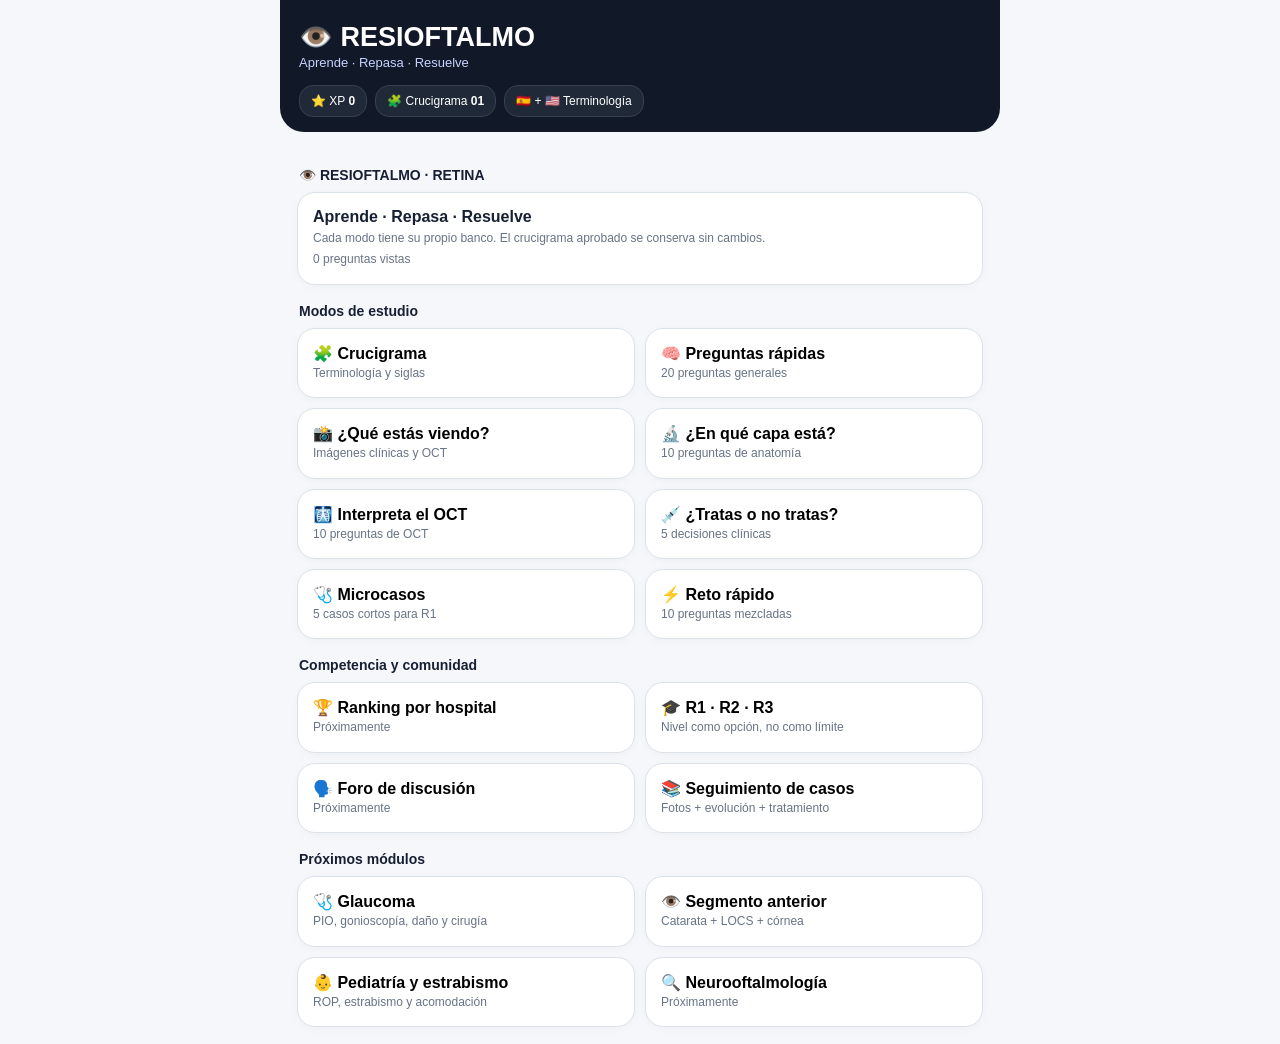
==== commit cec28afd: "Add files via upload" ====
--- a/index.html
+++ b/index.html
@@ -20,22 +20,25 @@
 .cell input{width:100%;height:100%;border:0;background:transparent;text-align:center;font-size:20px;font-weight:850;text-transform:uppercase;outline:0;padding:10px}.cell.selected{background:#eef2ff;border-color:#818cf8}.cell.highlight{background:#f3f4ff}.cell.correct{background:#f0fdf4}
 .num{position:absolute;left:3px;top:2px;font-size:8px;color:#64748b;pointer-events:none;font-weight:700}.clues{display:grid;grid-template-columns:1fr 1fr;gap:10px}.clue{padding:12px;border:1px solid var(--line);border-radius:14px;background:#fff;cursor:pointer}.clue b{display:block;margin-bottom:3px}.clue .len{color:#6366f1;font-weight:750}
 .notice{padding:12px;border-radius:14px;background:#fff7ed;border:1px solid #fed7aa;font-size:13px;line-height:1.45;margin-top:12px}@media(max-width:520px){.grid2,.clues{grid-template-columns:1fr}.cell{width:34px;height:34px}.cell input{font-size:17px;padding:7px}}
-</style><style>#qmedia img{width:100%;max-height:380px;object-fit:contain;border-radius:16px;border:1px solid #e5e7eb;background:#111827;margin:12px 0}.mode{cursor:pointer}</style><link rel="manifest" href="manifest.json"><meta name="theme-color" content="#111827"><meta name="apple-mobile-web-app-capable" content="yes"><meta name="apple-mobile-web-app-status-bar-style" content="black-translucent"><meta name="apple-mobile-web-app-title" content="RESIOFTALMO"><link rel="apple-touch-icon" href="icons/icon-180.png"></head><body>
+</style><style>
+#qmedia img{width:100%;max-height:380px;object-fit:contain;border-radius:16px;border:1px solid #e5e7eb;background:#111827;margin:12px 0;display:block}
+.mode{cursor:pointer}
+</style><link rel="manifest" href="manifest.json"><meta name="theme-color" content="#111827"><meta name="apple-mobile-web-app-capable" content="yes"><meta name="apple-mobile-web-app-status-bar-style" content="black-translucent"><meta name="apple-mobile-web-app-title" content="RESIOFTALMO"><link rel="apple-touch-icon" href="icons/icon-180.png"></head><body>
 <div class="app"><header class="top"><div class="brand">👁️ RESIOFTALMO</div><div class="tag">Aprende · Repasa · Resuelve</div>
 <div class="stats"><div class="pill">⭐ XP <b id="xp">0</b></div><div class="pill">🧩 Crucigrama <b>01</b></div><div class="pill">🇪🇸 + 🇺🇸 Terminología</div></div></header>
 <main class="content">
 <section id="home">
 <div class="section">👁️ RESIOFTALMO · RETINA</div>
-<div class="card"><b>Aprende · Repasa · Resuelve</b><div class="small">Cada modo tiene su propio tipo de pregunta. Las imágenes clínicas se cargan directamente desde la fuente original.</div><div class="bar"><span id="homebar" style="width:0%"></span></div><div class="small" id="homeprog">0 preguntas vistas</div></div>
+<div class="card"><b>Aprende · Repasa · Resuelve</b><div class="small">Cada modo tiene su propio banco. El crucigrama aprobado se conserva sin cambios.</div><div class="bar"><span id="homebar" style="width:0%"></span></div><div class="small" id="homeprog">0 preguntas vistas</div></div>
 <div class="section">Modos de estudio</div>
 <div class="grid2">
 <button class="mode" onclick="show('cross');initCross()"><b>🧩 Crucigrama</b><span class="small">Terminología y siglas</span></button>
-<button class="mode" onclick="openMode('general','🧠 PREGUNTAS RÁPIDAS')"><b>🧠 Preguntas rápidas</b><span class="small">Conocimiento general de Retina</span></button>
-<button class="mode" onclick="openMode('images','📸 ¿QUÉ ESTÁS VIENDO?')"><b>📸 ¿Qué estás viendo?</b><span class="small">Fondo de ojo y OCT reales</span></button>
-<button class="mode" onclick="openMode('layer','🔬 ¿EN QUÉ CAPA ESTÁ?')"><b>🔬 ¿En qué capa está?</b><span class="small">Anatomía retinal</span></button>
-<button class="mode" onclick="openMode('oct','🩻 INTERPRETA EL OCT')"><b>🩻 Interpreta el OCT</b><span class="small">Patrones de OCT</span></button>
-<button class="mode" onclick="openMode('treat','💉 ¿TRATAS O NO TRATAS?')"><b>💉 ¿Tratas o no tratas?</b><span class="small">Conducta y tratamiento</span></button>
-<button class="mode" onclick="openMode('micro','🩺 MICROCASOS')"><b>🩺 Microcasos</b><span class="small">Casos breves para residentes</span></button>
+<button class="mode" onclick="openMode('general','🧠 PREGUNTAS RÁPIDAS')"><b>🧠 Preguntas rápidas</b><span class="small">20 preguntas generales</span></button>
+<button class="mode" onclick="openMode('images','📸 ¿QUÉ ESTÁS VIENDO?')"><b>📸 ¿Qué estás viendo?</b><span class="small">Imágenes clínicas y OCT</span></button>
+<button class="mode" onclick="openMode('layer','🔬 ¿EN QUÉ CAPA ESTÁ?')"><b>🔬 ¿En qué capa está?</b><span class="small">10 preguntas de anatomía</span></button>
+<button class="mode" onclick="openMode('oct','🩻 INTERPRETA EL OCT')"><b>🩻 Interpreta el OCT</b><span class="small">10 preguntas de OCT</span></button>
+<button class="mode" onclick="openMode('treat','💉 ¿TRATAS O NO TRATAS?')"><b>💉 ¿Tratas o no tratas?</b><span class="small">5 decisiones clínicas</span></button>
+<button class="mode" onclick="openMode('micro','🩺 MICROCASOS')"><b>🩺 Microcasos</b><span class="small">5 casos cortos para R1</span></button>
 <button class="mode" onclick="openRandom()"><b>⚡ Reto rápido</b><span class="small">10 preguntas mezcladas</span></button>
 </div>
 <div class="section">Competencia y comunidad</div>
@@ -52,22 +55,78 @@
 <button class="mode"><b>👶 Pediatría y estrabismo</b><span class="small">ROP, estrabismo y acomodación</span></button>
 <button class="mode"><b>🔍 Neurooftalmología</b><span class="small">Próximamente</span></button>
 </div>
-</section>
-<section id="cross" class="hidden"><button class="back" onclick="show('home')">‹ Inicio</button><span class="badge">CRUCIGRAMA 01</span><div class="small" style="margin-top:7px">12 palabras · selecciona una pista · escribe las letras.</div>
+</section><section id="cross" class="hidden"><button class="back" onclick="show('home')">‹ Inicio</button><span class="badge">CRUCIGRAMA 01</span><div class="small" style="margin-top:7px">12 palabras · selecciona una pista · escribe las letras.</div>
 <div class="cross-wrap"><div id="crossGrid" class="cross"></div></div><div class="clues" id="clues"></div>
 <div class="notice">💡 Las siglas se enseñan con español + inglés. <b>No se muestran las respuestas.</b></div><button class="primary" onclick="checkCross()">Comprobar</button><div id="crossMsg" class="feedback hidden"></div></section>
-<section id="quiz" class="hidden"><button class="back" onclick="show('home')">‹ Inicio</button><span class="badge">RETINA</span><div class="small" id="qcount"></div><div id="qmedia"></div><div class="question" id="q"></div><div class="answers" id="answers"></div><div id="qfb" class="feedback hidden"></div><button id="qnext" class="primary hidden" onclick="nextQuiz()">Continuar →</button></section></main></div>
+<section id="quiz" class="hidden">
+<button class="back" onclick="show('home')">‹ Inicio</button>
+<span class="badge" id="modeBadge">RETINA</span>
+<div class="small" id="qcount"></div>
+<div id="qmedia"></div>
+<div class="question" id="q"></div>
+<div class="answers" id="answers"></div>
+<div id="qfb" class="feedback hidden"></div>
+<button id="qnext" class="primary hidden" onclick="nextQuiz()">Continuar →</button>
+</section></main></div>
 <script>
-const crosswordGrid=[["#", "#", "#", "#", "#", "#", "#", "", "", "", "", "", "", "", ""], ["#", "#", "#", "#", "#", "#", "#", "#", "", "#", "#", "#", "#", "#", "#"], ["#", "#", "#", "#", "", "", "", "", "", "", "#", "#", "#", "#", "#"], ["#", "#", "#", "#", "#", "#", "#", "#", "", "#", "#", "#", "#", "#", "#"], ["#", "#", "#", "#", "#", "#", "", "", "", "", "", "", "", "", "#"], ["#", "#", "#", "#", "#", "#", "#", "#", "#", "#", "#", "", "#", "#", "#"], ["#", "#", "#", "#", "#", "#", "", "", "", "", "", "", "", "", "#"], ["#", "#", "#", "#", "#", "#", "#", "", "#", "#", "#", "#", "#", "#", "#"], ["#", "#", "#", "", "#", "#", "#", "", "", "", "", "", "", "#", "#"], ["#", "#", "", "", "", "", "", "", "#", "#", "#", "#", "#", "#", "#"], ["#", "#", "#", "", "#", "#", "#", "#", "#", "#", "#", "#", "#", "#", "#"], ["#", "#", "#", "", "#", "#", "#", "#", "#", "#", "#", "#", "#", "#", "#"], ["", "", "", "", "", "", "", "", "#", "#", "#", "#", "#", "#", "#"], ["#", "#", "#", "", "#", "#", "#", "#", "#", "#", "#", "#", "#", "#", "#"], ["#", "#", "#", "", "#", "#", "#", "#", "#", "#", "#", "#", "#", "#", "#"], ["#", "", "", "", "", "", "#", "#", "#", "#", "#", "#", "#", "#", "#"]];const crosswordWords=[{"word": "DESGARRO", "r": 0, "c": 7, "dir": "H", "num": 1}, {"word": "EDEMA", "r": 0, "c": 8, "dir": "V", "num": 2}, {"word": "CORNEA", "r": 2, "c": 4, "dir": "H", "num": 3}, {"word": "GLAUCOMA", "r": 4, "c": 6, "dir": "H", "num": 4}, {"word": "OCT", "r": 4, "c": 11, "dir": "V", "num": 5}, {"word": "DIABETES", "r": 6, "c": 6, "dir": "H", "num": 6}, {"word": "IRMA", "r": 6, "c": 7, "dir": "V", "num": 7}, {"word": "NEOVASOS", "r": 8, "c": 3, "dir": "V", "num": 8}, {"word": "MACULA", "r": 8, "c": 7, "dir": "H", "num": 9}, {"word": "RETINA", "r": 9, "c": 2, "dir": "H", "num": 10}, {"word": "CATARATA", "r": 12, "c": 0, "dir": "H", "num": 11}, {"word": "LASER", "r": 15, "c": 1, "dir": "H", "num": 12}];
-const banks={"general":[["¿Qué hallazgo retiniano es una lesión blanquecina, superficial y de bordes difusos, asociada a isquemia de la retina interna?",["Exudado duro","Exudado algodonoso","Drusa","Hemorragia subretiniana"],1,"El exudado algodonoso (cotton-wool spot) representa una zona de isquemia/infarcto de la capa de fibras nerviosas de la retina.","Exudado algodonoso"],["¿En qué capa se localiza principalmente un exudado algodonoso?",["Capa de fibras nerviosas de la retina (RNFL)","Capa nuclear externa (ONL)","EPR","Coroides"],0,"Se relaciona con la capa de fibras nerviosas de la retina (RNFL, Retinal Nerve Fiber Layer).","Anatomía"],["En OCT, ¿qué patrón es compatible con una lesión isquémica superficial como un exudado algodonoso?",["Hiperreflectividad de capas internas","Líquido subretiniano","PED","Cavidad vítrea"],0,"Las lesiones isquémicas agudas de la retina interna pueden mostrar hiperreflectividad de las capas internas.","OCT"],["¿Qué lesión corresponde a una pequeña dilatación sacular de un capilar retinal, típica de retinopatía diabética?",["Microaneurisma","IRMA","NVE","Drusa"],0,"El microaneurisma es una manifestación temprana de retinopatía diabética.","Retinopatía diabética"],["¿Qué son los exudados duros?",["Depósitos lipídicos/proteicos amarillentos","Infartos de la RNFL","Vasos nuevos","Líquido subretiniano"],0,"Son depósitos lipídicos/proteicos asociados a fuga vascular crónica, especialmente alrededor de edema retinal.","Exudado duro"],["¿Qué significa IRMA?",["Intraretinal Microvascular Abnormalities — anomalías microvasculares intrarretinianas","Internal Retinal Macular Atrophy","Intraocular Retinal Microaneurysm Area","Ischemic Retinal Macular Artery"],0,"IRMA son anomalías microvasculares intrarretinianas; se asocian con isquemia y NPDR severa cuando son prominentes en el criterio 4-2-1.","IRMA"],["Según la regla 4-2-1, ¿qué hallazgo por sí solo puede clasificar la NPDR como severa?",["IRMA prominentes en ≥1 cuadrante","Un microaneurisma aislado","Un exudado duro","Una drusa"],0,"La regla 4-2-1 incluye IRMA prominentes en al menos un cuadrante como criterio de NPDR severa.","4-2-1"],["Según 4-2-1, ¿qué patrón de hemorragias/microaneurismas corresponde a NPDR severa?",["4 cuadrantes","1 cuadrante","2 cuadrantes","Solo polo posterior"],0,"Hemorragias/microaneurismas en 4 cuadrantes cumplen el criterio '4'.","4-2-1"],["Según 4-2-1, ¿qué patrón de venous beading corresponde a NPDR severa?",["2 cuadrantes","1 cuadrante","4 cuadrantes","Ninguno"],0,"El venous beading en al menos 2 cuadrantes cumple el criterio '2'.","4-2-1"],["¿Qué hallazgo convierte la retinopatía diabética en proliferativa?",["Neovascularización","Microaneurismas","Exudados duros","Hemorragias aisladas"],0,"La neovascularización retiniana o del disco define la categoría proliferativa.","PDR"],["NVD significa:",["Neovascularization of the Disc — neovascularización del disco","Nerve Vascular Disease","New Vessel Diameter","Neurovascular Disc Degeneration"],0,"NVD es neovascularización del disco óptico.","NVD"],["NVE significa:",["Neovascularization Elsewhere — neovascularización en otra localización de la retina","New Vitreous Edema","Neural Vascular Elevation","Nerve Vein Exudation"],0,"NVE se usa para neovascularización fuera del disco.","NVE"],["¿Qué tratamiento ha sido fundamental para reducir el riesgo de pérdida visual grave en PDR?",["Fotocoagulación panretiniana (PRP, Panretinal Photocoagulation)","Láser YAG posterior","Láser focal corneal","Observación en todos los casos"],0,"La PRP es un tratamiento fundamental de la PDR; la conducta se individualiza y puede incluir anti-VEGF o cirugía según el caso.","PRP"],["¿Qué tratamiento se utiliza para una rotura retinal sintomática con retina aplicada?",["Retinopexia con láser o crioterapia","PRP completa siempre","Oclusión ocular","Láser YAG"],0,"Las roturas sintomáticas con tracción pueden requerir retinopexia para crear una adhesión alrededor de la lesión.","Rotura retinal"],["¿Cuál es el mecanismo del desprendimiento de retina regmatógeno?",["Paso de líquido vítreo a través de una rotura al espacio subretiniano","Fuga exclusivamente coroidea","Tracción del nervio óptico","Opacificación del cristalino"],0,"Una rotura permite el paso de líquido al espacio subretiniano y separa la retina neurosensorial del EPR.","Desprendimiento de retina"],["PVD significa:",["Posterior Vitreous Detachment — desprendimiento vítreo posterior","Peripheral Vascular Disease","Posterior Vascular Degeneration","Primary Vitreous Disorder"],0,"PVD corresponde a desprendimiento vítreo posterior.","PVD"],["En un PVD sintomático, ¿qué hallazgo aumenta la sospecha de rotura retinal?",["Hemorragia vítrea o pigmento en vítreo","Catarata leve","Pingüécula","Ojo seco"],0,"La hemorragia vítrea o pigmento puede acompañar una rotura retinal y obliga a una evaluación cuidadosa.","PVD"],["¿Qué síntoma es clásico de tracción vítreorretiniana aguda?",["Fotopsias y miodesopsias nuevas","Diplopía monocular exclusivamente","Dolor intenso siempre","Prurito"],0,"Las fotopsias y nuevas miodesopsias son síntomas de alarma ante PVD/rotura retinal.","PVD"],["¿Qué estudio no puede descartar por sí solo una rotura retinal pequeña?",["Ultrasonido ocular","Oftalmoscopía indirecta con indentación","Biomicroscopía con lente apropiada","Examen periférico dilatado"],0,"El ultrasonido puede ser útil cuando los medios están opacos, pero no excluye todas las roturas pequeñas.","PVD"],["¿Qué es una membrana epirretiniana (ERM, Epiretinal Membrane)?",["Una proliferación fibrocelular sobre la superficie retinal interna","Líquido subretiniano","Desprendimiento del EPR","Hemorragia vítrea"],0,"La ERM se localiza sobre la superficie interna de la retina y puede producir tracción y metamorfopsias.","ERM"]],"layer":[["¿En qué capa se localiza principalmente un exudado algodonoso?",["Capa de fibras nerviosas de la retina (RNFL)","Capa nuclear externa (ONL)","EPR","Coroides"],0,"Se relaciona con la capa de fibras nerviosas de la retina (RNFL, Retinal Nerve Fiber Layer).","Anatomía"],["En OCT, ¿qué patrón es compatible con una lesión isquémica superficial como un exudado algodonoso?",["Hiperreflectividad de capas internas","Líquido subretiniano","PED","Cavidad vítrea"],0,"Las lesiones isquémicas agudas de la retina interna pueden mostrar hiperreflectividad de las capas internas.","OCT"],["¿Qué estructura contiene los fotorreceptores?",["Retina neurosensorial","Coroides exclusivamente","Vítreo","Esclera"],0,"Los conos y bastones forman parte de la retina neurosensorial.","Anatomía retinal"],["¿Qué capa se encuentra directamente externa a los fotorreceptores en la organización clínica del OCT?",["Epitelio pigmentario de la retina (EPR)","RNFL","ILM","Vítreo"],0,"El EPR está externo a los segmentos de los fotorreceptores y participa en su soporte metabólico.","Anatomía OCT"],["ILM significa:",["Internal Limiting Membrane — membrana limitante interna","Inner Lens Membrane","Internal Macular Layer","Intermediate Limiting Macula"],0,"ILM es la membrana limitante interna, en la interfaz retina-vítreo.","OCT"],["RNFL significa:",["Retinal Nerve Fiber Layer — capa de fibras nerviosas de la retina","Retinal Nuclear Fiber Layer","Retinal Neurovascular Flow Layer","Retinal Foveal Nerve Layer"],0,"RNFL corresponde a la capa de fibras nerviosas de la retina.","OCT"],["GCC significa:",["Ganglion Cell Complex — complejo de células ganglionares","Glial Choroidal Complex","Ganglion Capillary Circle","Global Choroidal Count"],0,"GCC agrupa capas relacionadas con células ganglionares y sus prolongaciones; es usado en análisis de glaucoma.","OCT"],["¿Qué patrón de OCT corresponde a edema intrarretiniano?",["Espacios hiporreflectivos dentro de la retina","Espacio entre retina y EPR","Elevación del EPR exclusivamente","Hiperreflectividad coroidea aislada"],0,"El líquido intrarretiniano suele verse como espacios hiporreflectivos/císticos dentro de la retina.","OCT"],["DME significa:",["Diabetic Macular Edema — edema macular diabético","Dry Macular Epithelium","Diabetic Microvascular Exudation","Diffuse Macular Epithelium"],0,"DME es edema macular diabético.","DME"],["¿Cuál es una herramienta clave para cuantificar edema macular y caracterizar líquido?",["OCT","Paquimetría corneal","Campimetría exclusivamente","Topografía corneal"],0,"La OCT permite identificar y seguir líquido intrarretiniano, subretiniano y cambios estructurales maculares.","DME"]],"oct":[["En OCT, ¿qué patrón es compatible con una lesión isquémica superficial como un exudado algodonoso?",["Hiperreflectividad de capas internas","Líquido subretiniano","PED","Cavidad vítrea"],0,"Las lesiones isquémicas agudas de la retina interna pueden mostrar hiperreflectividad de las capas internas.","OCT"],["¿Qué patrón de OCT sugiere ERM?",["Banda hiperreflectiva sobre la superficie interna con distorsión","Espacio subretiniano aislado","PED sin tracción","Atrofia coroidea aislada"],0,"La ERM aparece como una banda hiperreflectiva sobre la superficie retinal interna y puede distorsionar la arquitectura macular.","ERM"],["SRF significa:",["Subretinal Fluid — líquido subretiniano","Superficial Retinal Fibrosis","Subfoveal Retinal Flow","Serous Retinal Fibrosis"],0,"SRF es líquido ubicado entre la retina neurosensorial y el EPR.","SRF"],["¿Dónde se localiza el líquido subretiniano en OCT?",["Entre retina neurosensorial y EPR","Dentro del vítreo","Dentro de la coroides","Entre córnea y cristalino"],0,"El SRF separa la retina neurosensorial del epitelio pigmentario de la retina.","SRF"],["PED significa:",["Pigment Epithelial Detachment — desprendimiento del epitelio pigmentario","Posterior Epiretinal Disorder","Peripheral Edema Detachment","Photoreceptor Epithelial Degeneration"],0,"PED es elevación/separación del EPR respecto de la membrana de Bruch.","PED"],["¿Qué es un agujero macular de espesor completo?",["Defecto de espesor completo de la retina neurosensorial en la fóvea","Desprendimiento del EPR","Hemorragia vítrea","Drusa blanda"],0,"El agujero macular de espesor completo atraviesa las capas neurosensoriales hasta la superficie interna.","Agujero macular"],["RNFL significa:",["Retinal Nerve Fiber Layer — capa de fibras nerviosas de la retina","Retinal Nuclear Fiber Layer","Retinal Neurovascular Flow Layer","Retinal Foveal Nerve Layer"],0,"RNFL corresponde a la capa de fibras nerviosas de la retina.","OCT"],["GCC significa:",["Ganglion Cell Complex — complejo de células ganglionares","Glial Choroidal Complex","Ganglion Capillary Circle","Global Choroidal Count"],0,"GCC agrupa capas relacionadas con células ganglionares y sus prolongaciones; es usado en análisis de glaucoma.","OCT"],["¿Qué patrón de OCT corresponde a edema intrarretiniano?",["Espacios hiporreflectivos dentro de la retina","Espacio entre retina y EPR","Elevación del EPR exclusivamente","Hiperreflectividad coroidea aislada"],0,"El líquido intrarretiniano suele verse como espacios hiporreflectivos/císticos dentro de la retina.","OCT"],["DME significa:",["Diabetic Macular Edema — edema macular diabético","Dry Macular Epithelium","Diabetic Microvascular Exudation","Diffuse Macular Epithelium"],0,"DME es edema macular diabético.","DME"]],"treat":[["¿Qué tratamiento ha sido fundamental para reducir el riesgo de pérdida visual grave en PDR?",["Fotocoagulación panretiniana (PRP, Panretinal Photocoagulation)","Láser YAG posterior","Láser focal corneal","Observación en todos los casos"],0,"La PRP es un tratamiento fundamental de la PDR; la conducta se individualiza y puede incluir anti-VEGF o cirugía según el caso.","PRP"],["¿Qué tratamiento se utiliza para una rotura retinal sintomática con retina aplicada?",["Retinopexia con láser o crioterapia","PRP completa siempre","Oclusión ocular","Láser YAG"],0,"Las roturas sintomáticas con tracción pueden requerir retinopexia para crear una adhesión alrededor de la lesión.","Rotura retinal"],["¿Qué es una hemorragia prerretiniana/subhialoidea?",["Sangre localizada anterior a la retina, bajo la hialoides posterior o en espacio subhialoideo","Sangre dentro de la coroides únicamente","Sangre dentro del cristalino","Sangre exclusivamente sub-EPR"],0,"La hemorragia prerretiniana se sitúa por delante de la retina, en relación con la hialoides posterior.","Hemorragia retinal"],["¿Qué componente define un desprendimiento de retina regmatógeno?",["Una rotura retinal","Edema macular","Drusas","Hemorragia conjuntival"],0,"La presencia de una rotura retinal permite el paso de líquido al espacio subretiniano.","Desprendimiento de retina"],["¿La degeneración lattice asintomática debe recibir láser profiláctico de rutina en todos los casos?",["No","Sí, siempre","Solo si hay catarata","Solo si existe ojo seco"],0,"El tratamiento profiláctico rutinario de toda lattice no está generalmente indicado; la decisión depende del riesgo y del contexto clínico.","Lattice"]],"micro":[["¿Qué significa IRMA?",["Intraretinal Microvascular Abnormalities — anomalías microvasculares intrarretinianas","Internal Retinal Macular Atrophy","Intraocular Retinal Microaneurysm Area","Ischemic Retinal Macular Artery"],0,"IRMA son anomalías microvasculares intrarretinianas; se asocian con isquemia y NPDR severa cuando son prominentes en el criterio 4-2-1.","IRMA"],["Según la regla 4-2-1, ¿qué hallazgo por sí solo puede clasificar la NPDR como severa?",["IRMA prominentes en ≥1 cuadrante","Un microaneurisma aislado","Un exudado duro","Una drusa"],0,"La regla 4-2-1 incluye IRMA prominentes en al menos un cuadrante como criterio de NPDR severa.","4-2-1"],["Según 4-2-1, ¿qué patrón de hemorragias/microaneurismas corresponde a NPDR severa?",["4 cuadrantes","1 cuadrante","2 cuadrantes","Solo polo posterior"],0,"Hemorragias/microaneurismas en 4 cuadrantes cumplen el criterio '4'.","4-2-1"],["Según 4-2-1, ¿qué patrón de venous beading corresponde a NPDR severa?",["2 cuadrantes","1 cuadrante","4 cuadrantes","Ninguno"],0,"El venous beading en al menos 2 cuadrantes cumple el criterio '2'.","4-2-1"],["¿Qué hallazgo convierte la retinopatía diabética en proliferativa?",["Neovascularización","Microaneurismas","Exudados duros","Hemorragias aisladas"],0,"La neovascularización retiniana o del disco define la categoría proliferativa.","PDR"]]};
-const imageQuestions=[{"img":"https://upload.wikimedia.org/wikipedia/commons/a/a7/Fundus%20-%20diabetic%20retinopathy.png","title":"Fondo de ojo · retinopatía diabética","source":"Shaofeng Hao et al., Wikimedia Commons, CC BY 4.0","q":"En esta fotografía de fondo de ojo se observan exudados duros, microaneurismas y pequeñas hemorragias. ¿Cuál es el diagnóstico/contexto más compatible?","a":["Retinopatía diabética","Desprendimiento regmatógeno","Retinitis por CMV","Oclusión de arteria central"],"c":0,"e":"El fondo muestra hallazgos clásicos de retinopatía diabética. La imagen está licenciada CC BY 4.0 y procede de una publicación sobre evaluación de retinopatía diabética."},{"img":"https://upload.wikimedia.org/wikipedia/commons/f/f7/MacularEdema%20OCT%202-3D%20LeftE%20with-out%20arrows.png","title":"OCT · edema macular","source":"Jmarchn, Wikimedia Commons, CC BY-SA 3.0","q":"El OCT muestra engrosamiento macular y espacios hiporreflectivos intrarretinianos. ¿Qué hallazgo corresponde?","a":["Edema macular","Desprendimiento del EPR","Membrana epirretiniana aislada","Atrofia coroidea"],"c":0,"e":"Los espacios hiporreflectivos intrarretinianos con engrosamiento retinal son compatibles con edema macular."},{"img":"https://upload.wikimedia.org/wikipedia/commons/a/af/EpiretinalMembrane%20OCT.png","title":"OCT · membrana epirretiniana","source":"Jmarchn, Wikimedia Commons, CC BY-SA 3.0","q":"En este OCT se observa una banda hiperreflectiva sobre la superficie interna de la retina con distorsión macular. ¿Qué es?","a":["Membrana epirretiniana","Líquido subretiniano","Desprendimiento del EPR","Agujero macular"],"c":0,"e":"La membrana epirretiniana aparece como una proliferación fibrocelular sobre la superficie interna de la retina y puede producir tracción y distorsión."}];
+const crosswordGrid=[["#", "#", "#", "#", "#", "#", "#", "", "", "", "", "", "", "", ""], ["#", "#", "#", "#", "#", "#", "#", "#", "", "#", "#", "#", "#", "#", "#"], ["#", "#", "#", "#", "", "", "", "", "", "", "#", "#", "#", "#", "#"], ["#", "#", "#", "#", "#", "#", "#", "#", "", "#", "#", "#", "#", "#", "#"], ["#", "#", "#", "#", "#", "#", "", "", "", "", "", "", "", "", "#"], ["#", "#", "#", "#", "#", "#", "#", "#", "#", "#", "#", "", "#", "#", "#"], ["#", "#", "#", "#", "#", "#", "", "", "", "", "", "", "", "", "#"], ["#", "#", "#", "#", "#", "#", "#", "", "#", "#", "#", "#", "#", "#", "#"], ["#", "#", "#", "", "#", "#", "#", "", "", "", "", "", "", "#", "#"], ["#", "#", "", "", "", "", "", "", "#", "#", "#", "#", "#", "#", "#"], ["#", "#", "#", "", "#", "#", "#", "#", "#", "#", "#", "#", "#", "#", "#"], ["#", "#", "#", "", "#", "#", "#", "#", "#", "#", "#", "#", "#", "#", "#"], ["", "", "", "", "", "", "", "", "#", "#", "#", "#", "#", "#", "#"], ["#", "#", "#", "", "#", "#", "#", "#", "#", "#", "#", "#", "#", "#", "#"], ["#", "#", "#", "", "#", "#", "#", "#", "#", "#", "#", "#", "#", "#", "#"], ["#", "", "", "", "", "", "#", "#", "#", "#", "#", "#", "#", "#", "#"]];const crosswordWords=[{"word": "DESGARRO", "r": 0, "c": 7, "dir": "H", "num": 1}, {"word": "EDEMA", "r": 0, "c": 8, "dir": "V", "num": 2}, {"word": "CORNEA", "r": 2, "c": 4, "dir": "H", "num": 3}, {"word": "GLAUCOMA", "r": 4, "c": 6, "dir": "H", "num": 4}, {"word": "OCT", "r": 4, "c": 11, "dir": "V", "num": 5}, {"word": "DIABETES", "r": 6, "c": 6, "dir": "H", "num": 6}, {"word": "IRMA", "r": 6, "c": 7, "dir": "V", "num": 7}, {"word": "NEOVASOS", "r": 8, "c": 3, "dir": "V", "num": 8}, {"word": "MACULA", "r": 8, "c": 7, "dir": "H", "num": 9}, {"word": "RETINA", "r": 9, "c": 2, "dir": "H", "num": 10}, {"word": "CATARATA", "r": 12, "c": 0, "dir": "H", "num": 11}, {"word": "LASER", "r": 15, "c": 1, "dir": "H", "num": 12}];const banks={"general":[["¿Qué hallazgo retiniano es una lesión blanquecina, superficial y de bordes difusos, asociada a isquemia de la retina interna?",["Exudado duro","Exudado algodonoso","Drusa","Hemorragia subretiniana"],1,"El exudado algodonoso (cotton-wool spot) representa una zona de isquemia/infarcto de la capa de fibras nerviosas de la retina.","Exudado algodonoso"],["¿En qué capa se localiza principalmente un exudado algodonoso?",["Capa de fibras nerviosas de la retina (RNFL)","Capa nuclear externa (ONL)","EPR","Coroides"],0,"Se relaciona con la capa de fibras nerviosas de la retina (RNFL, Retinal Nerve Fiber Layer).","Anatomía"],["En OCT, ¿qué patrón es compatible con una lesión isquémica superficial como un exudado algodonoso?",["Hiperreflectividad de capas internas","Líquido subretiniano","PED","Cavidad vítrea"],0,"Las lesiones isquémicas agudas de la retina interna pueden mostrar hiperreflectividad de las capas internas.","OCT"],["¿Qué lesión corresponde a una pequeña dilatación sacular de un capilar retinal, típica de retinopatía diabética?",["Microaneurisma","IRMA","NVE","Drusa"],0,"El microaneurisma es una manifestación temprana de retinopatía diabética.","Retinopatía diabética"],["¿Qué son los exudados duros?",["Depósitos lipídicos/proteicos amarillentos","Infartos de la RNFL","Vasos nuevos","Líquido subretiniano"],0,"Son depósitos lipídicos/proteicos asociados a fuga vascular crónica, especialmente alrededor de edema retinal.","Exudado duro"],["¿Qué significa IRMA?",["Intraretinal Microvascular Abnormalities — anomalías microvasculares intrarretinianas","Internal Retinal Macular Atrophy","Intraocular Retinal Microaneurysm Area","Ischemic Retinal Macular Artery"],0,"IRMA son anomalías microvasculares intrarretinianas; se asocian con isquemia y NPDR severa cuando son prominentes en el criterio 4-2-1.","IRMA"],["Según la regla 4-2-1, ¿qué hallazgo por sí solo puede clasificar la NPDR como severa?",["IRMA prominentes en ≥1 cuadrante","Un microaneurisma aislado","Un exudado duro","Una drusa"],0,"La regla 4-2-1 incluye IRMA prominentes en al menos un cuadrante como criterio de NPDR severa.","4-2-1"],["Según 4-2-1, ¿qué patrón de hemorragias/microaneurismas corresponde a NPDR severa?",["4 cuadrantes","1 cuadrante","2 cuadrantes","Solo polo posterior"],0,"Hemorragias/microaneurismas en 4 cuadrantes cumplen el criterio '4'.","4-2-1"],["Según 4-2-1, ¿qué patrón de venous beading corresponde a NPDR severa?",["2 cuadrantes","1 cuadrante","4 cuadrantes","Ninguno"],0,"El venous beading en al menos 2 cuadrantes cumple el criterio '2'.","4-2-1"],["¿Qué hallazgo convierte la retinopatía diabética en proliferativa?",["Neovascularización","Microaneurismas","Exudados duros","Hemorragias aisladas"],0,"La neovascularización retiniana o del disco define la categoría proliferativa.","PDR"],["NVD significa:",["Neovascularization of the Disc — neovascularización del disco","Nerve Vascular Disease","New Vessel Diameter","Neurovascular Disc Degeneration"],0,"NVD es neovascularización del disco óptico.","NVD"],["NVE significa:",["Neovascularization Elsewhere — neovascularización en otra localización de la retina","New Vitreous Edema","Neural Vascular Elevation","Nerve Vein Exudation"],0,"NVE se usa para neovascularización fuera del disco.","NVE"],["¿Qué tratamiento ha sido fundamental para reducir el riesgo de pérdida visual grave en PDR?",["Fotocoagulación panretiniana (PRP, Panretinal Photocoagulation)","Láser YAG posterior","Láser focal corneal","Observación en todos los casos"],0,"La PRP es un tratamiento fundamental de la PDR; la conducta se individualiza y puede incluir anti-VEGF o cirugía según el caso.","PRP"],["¿Qué tratamiento se utiliza para una rotura retinal sintomática con retina aplicada?",["Retinopexia con láser o crioterapia","PRP completa siempre","Oclusión ocular","Láser YAG"],0,"Las roturas sintomáticas con tracción pueden requerir retinopexia para crear una adhesión alrededor de la lesión.","Rotura retinal"],["¿Cuál es el mecanismo del desprendimiento de retina regmatógeno?",["Paso de líquido vítreo a través de una rotura al espacio subretiniano","Fuga exclusivamente coroidea","Tracción del nervio óptico","Opacificación del cristalino"],0,"Una rotura permite el paso de líquido al espacio subretiniano y separa la retina neurosensorial del EPR.","Desprendimiento de retina"],["PVD significa:",["Posterior Vitreous Detachment — desprendimiento vítreo posterior","Peripheral Vascular Disease","Posterior Vascular Degeneration","Primary Vitreous Disorder"],0,"PVD corresponde a desprendimiento vítreo posterior.","PVD"],["En un PVD sintomático, ¿qué hallazgo aumenta la sospecha de rotura retinal?",["Hemorragia vítrea o pigmento en vítreo","Catarata leve","Pingüécula","Ojo seco"],0,"La hemorragia vítrea o pigmento puede acompañar una rotura retinal y obliga a una evaluación cuidadosa.","PVD"],["¿Qué síntoma es clásico de tracción vítreorretiniana aguda?",["Fotopsias y miodesopsias nuevas","Diplopía monocular exclusivamente","Dolor intenso siempre","Prurito"],0,"Las fotopsias y nuevas miodesopsias son síntomas de alarma ante PVD/rotura retinal.","PVD"],["¿Qué estudio no puede descartar por sí solo una rotura retinal pequeña?",["Ultrasonido ocular","Oftalmoscopía indirecta con indentación","Biomicroscopía con lente apropiada","Examen periférico dilatado"],0,"El ultrasonido puede ser útil cuando los medios están opacos, pero no excluye todas las roturas pequeñas.","PVD"],["¿Qué es una membrana epirretiniana (ERM, Epiretinal Membrane)?",["Una proliferación fibrocelular sobre la superficie retinal interna","Líquido subretiniano","Desprendimiento del EPR","Hemorragia vítrea"],0,"La ERM se localiza sobre la superficie interna de la retina y puede producir tracción y metamorfopsias.","ERM"]],"layer":[["¿En qué capa se localiza principalmente un exudado algodonoso?",["Capa de fibras nerviosas de la retina (RNFL)","Capa nuclear externa (ONL)","EPR","Coroides"],0,"Se relaciona con la capa de fibras nerviosas de la retina (RNFL, Retinal Nerve Fiber Layer).","Anatomía"],["En OCT, ¿qué patrón es compatible con una lesión isquémica superficial como un exudado algodonoso?",["Hiperreflectividad de capas internas","Líquido subretiniano","PED","Cavidad vítrea"],0,"Las lesiones isquémicas agudas de la retina interna pueden mostrar hiperreflectividad de las capas internas.","OCT"],["¿Qué estructura contiene los fotorreceptores?",["Retina neurosensorial","Coroides exclusivamente","Vítreo","Esclera"],0,"Los conos y bastones forman parte de la retina neurosensorial.","Anatomía retinal"],["¿Qué capa se encuentra directamente externa a los fotorreceptores en la organización clínica del OCT?",["Epitelio pigmentario de la retina (EPR)","RNFL","ILM","Vítreo"],0,"El EPR está externo a los segmentos de los fotorreceptores y participa en su soporte metabólico.","Anatomía OCT"],["ILM significa:",["Internal Limiting Membrane — membrana limitante interna","Inner Lens Membrane","Internal Macular Layer","Intermediate Limiting Macula"],0,"ILM es la membrana limitante interna, en la interfaz retina-vítreo.","OCT"],["RNFL significa:",["Retinal Nerve Fiber Layer — capa de fibras nerviosas de la retina","Retinal Nuclear Fiber Layer","Retinal Neurovascular Flow Layer","Retinal Foveal Nerve Layer"],0,"RNFL corresponde a la capa de fibras nerviosas de la retina.","OCT"],["GCC significa:",["Ganglion Cell Complex — complejo de células ganglionares","Glial Choroidal Complex","Ganglion Capillary Circle","Global Choroidal Count"],0,"GCC agrupa capas relacionadas con células ganglionares y sus prolongaciones; es usado en análisis de glaucoma.","OCT"],["¿Qué patrón de OCT corresponde a edema intrarretiniano?",["Espacios hiporreflectivos dentro de la retina","Espacio entre retina y EPR","Elevación del EPR exclusivamente","Hiperreflectividad coroidea aislada"],0,"El líquido intrarretiniano suele verse como espacios hiporreflectivos/císticos dentro de la retina.","OCT"],["DME significa:",["Diabetic Macular Edema — edema macular diabético","Dry Macular Epithelium","Diabetic Microvascular Exudation","Diffuse Macular Epithelium"],0,"DME es edema macular diabético.","DME"],["¿Cuál es una herramienta clave para cuantificar edema macular y caracterizar líquido?",["OCT","Paquimetría corneal","Campimetría exclusivamente","Topografía corneal"],0,"La OCT permite identificar y seguir líquido intrarretiniano, subretiniano y cambios estructurales maculares.","DME"]],"oct":[["En OCT, ¿qué patrón es compatible con una lesión isquémica superficial como un exudado algodonoso?",["Hiperreflectividad de capas internas","Líquido subretiniano","PED","Cavidad vítrea"],0,"Las lesiones isquémicas agudas de la retina interna pueden mostrar hiperreflectividad de las capas internas.","OCT"],["¿Qué patrón de OCT sugiere ERM?",["Banda hiperreflectiva sobre la superficie interna con distorsión","Espacio subretiniano aislado","PED sin tracción","Atrofia coroidea aislada"],0,"La ERM aparece como una banda hiperreflectiva sobre la superficie retinal interna y puede distorsionar la arquitectura macular.","ERM"],["SRF significa:",["Subretinal Fluid — líquido subretiniano","Superficial Retinal Fibrosis","Subfoveal Retinal Flow","Serous Retinal Fibrosis"],0,"SRF es líquido ubicado entre la retina neurosensorial y el EPR.","SRF"],["¿Dónde se localiza el líquido subretiniano en OCT?",["Entre retina neurosensorial y EPR","Dentro del vítreo","Dentro de la coroides","Entre córnea y cristalino"],0,"El SRF separa la retina neurosensorial del epitelio pigmentario de la retina.","SRF"],["PED significa:",["Pigment Epithelial Detachment — desprendimiento del epitelio pigmentario","Posterior Epiretinal Disorder","Peripheral Edema Detachment","Photoreceptor Epithelial Degeneration"],0,"PED es elevación/separación del EPR respecto de la membrana de Bruch.","PED"],["¿Qué es un agujero macular de espesor completo?",["Defecto de espesor completo de la retina neurosensorial en la fóvea","Desprendimiento del EPR","Hemorragia vítrea","Drusa blanda"],0,"El agujero macular de espesor completo atraviesa las capas neurosensoriales hasta la superficie interna.","Agujero macular"],["RNFL significa:",["Retinal Nerve Fiber Layer — capa de fibras nerviosas de la retina","Retinal Nuclear Fiber Layer","Retinal Neurovascular Flow Layer","Retinal Foveal Nerve Layer"],0,"RNFL corresponde a la capa de fibras nerviosas de la retina.","OCT"],["GCC significa:",["Ganglion Cell Complex — complejo de células ganglionares","Glial Choroidal Complex","Ganglion Capillary Circle","Global Choroidal Count"],0,"GCC agrupa capas relacionadas con células ganglionares y sus prolongaciones; es usado en análisis de glaucoma.","OCT"],["¿Qué patrón de OCT corresponde a edema intrarretiniano?",["Espacios hiporreflectivos dentro de la retina","Espacio entre retina y EPR","Elevación del EPR exclusivamente","Hiperreflectividad coroidea aislada"],0,"El líquido intrarretiniano suele verse como espacios hiporreflectivos/císticos dentro de la retina.","OCT"],["DME significa:",["Diabetic Macular Edema — edema macular diabético","Dry Macular Epithelium","Diabetic Microvascular Exudation","Diffuse Macular Epithelium"],0,"DME es edema macular diabético.","DME"]],"treat":[["¿Qué tratamiento ha sido fundamental para reducir el riesgo de pérdida visual grave en PDR?",["Fotocoagulación panretiniana (PRP, Panretinal Photocoagulation)","Láser YAG posterior","Láser focal corneal","Observación en todos los casos"],0,"La PRP es un tratamiento fundamental de la PDR; la conducta se individualiza y puede incluir anti-VEGF o cirugía según el caso.","PRP"],["¿Qué tratamiento se utiliza para una rotura retinal sintomática con retina aplicada?",["Retinopexia con láser o crioterapia","PRP completa siempre","Oclusión ocular","Láser YAG"],0,"Las roturas sintomáticas con tracción pueden requerir retinopexia para crear una adhesión alrededor de la lesión.","Rotura retinal"],["¿Qué es una hemorragia prerretiniana/subhialoidea?",["Sangre localizada anterior a la retina, bajo la hialoides posterior o en espacio subhialoideo","Sangre dentro de la coroides únicamente","Sangre dentro del cristalino","Sangre exclusivamente sub-EPR"],0,"La hemorragia prerretiniana se sitúa por delante de la retina, en relación con la hialoides posterior.","Hemorragia retinal"],["¿Qué componente define un desprendimiento de retina regmatógeno?",["Una rotura retinal","Edema macular","Drusas","Hemorragia conjuntival"],0,"La presencia de una rotura retinal permite el paso de líquido al espacio subretiniano.","Desprendimiento de retina"],["¿La degeneración lattice asintomática debe recibir láser profiláctico de rutina en todos los casos?",["No","Sí, siempre","Solo si hay catarata","Solo si existe ojo seco"],0,"El tratamiento profiláctico rutinario de toda lattice no está generalmente indicado; la decisión depende del riesgo y del contexto clínico.","Lattice"]],"micro":[["¿Qué significa IRMA?",["Intraretinal Microvascular Abnormalities — anomalías microvasculares intrarretinianas","Internal Retinal Macular Atrophy","Intraocular Retinal Microaneurysm Area","Ischemic Retinal Macular Artery"],0,"IRMA son anomalías microvasculares intrarretinianas; se asocian con isquemia y NPDR severa cuando son prominentes en el criterio 4-2-1.","IRMA"],["Según la regla 4-2-1, ¿qué hallazgo por sí solo puede clasificar la NPDR como severa?",["IRMA prominentes en ≥1 cuadrante","Un microaneurisma aislado","Un exudado duro","Una drusa"],0,"La regla 4-2-1 incluye IRMA prominentes en al menos un cuadrante como criterio de NPDR severa.","4-2-1"],["Según 4-2-1, ¿qué patrón de hemorragias/microaneurismas corresponde a NPDR severa?",["4 cuadrantes","1 cuadrante","2 cuadrantes","Solo polo posterior"],0,"Hemorragias/microaneurismas en 4 cuadrantes cumplen el criterio '4'.","4-2-1"],["Según 4-2-1, ¿qué patrón de venous beading corresponde a NPDR severa?",["2 cuadrantes","1 cuadrante","4 cuadrantes","Ninguno"],0,"El venous beading en al menos 2 cuadrantes cumple el criterio '2'.","4-2-1"],["¿Qué hallazgo convierte la retinopatía diabética en proliferativa?",["Neovascularización","Microaneurismas","Exudados duros","Hemorragias aisladas"],0,"La neovascularización retiniana o del disco define la categoría proliferativa.","PDR"]]};
+const imageQuestions=[{"img":"https://upload.wikimedia.org/wikipedia/commons/0/07/Fundus_-_diabetic_retinopathy.png","title":"Fondo de ojo · retinopatía diabética","source":"Shaofeng Hao et al. / Wikimedia Commons · CC BY 4.0","q":"En esta fotografía de fondo de ojo se observan exudados duros, microaneurismas y pequeñas hemorragias. ¿Cuál es el diagnóstico/contexto más compatible?","a":["Retinopatía diabética","Desprendimiento regmatógeno","Retinitis por CMV","Oclusión de arteria central"],"c":0,"e":"El fondo muestra hallazgos clásicos de retinopatía diabética. La imagen original está publicada bajo CC BY 4.0."},{"img":"https://upload.wikimedia.org/wikipedia/commons/f/f1/MacularEdema_OCT_2-3D_LeftE_with-out_arrows.png","title":"OCT · edema macular","source":"Jmarchn / Wikimedia Commons · CC BY-SA 3.0","q":"El OCT muestra engrosamiento macular y espacios hiporreflectivos intrarretinianos. ¿Qué hallazgo corresponde?","a":["Edema macular","Desprendimiento del EPR","Membrana epirretiniana aislada","Atrofia coroidea"],"c":0,"e":"Los espacios hiporreflectivos intrarretinianos con engrosamiento retinal son compatibles con edema macular."},{"img":"https://upload.wikimedia.org/wikipedia/commons/a/a2/EpiretinalMembrane_OCT.png","title":"OCT · membrana epirretiniana","source":"Jmarchn / Wikimedia Commons · CC BY-SA 3.0","q":"En este OCT se observa una banda hiperreflectiva sobre la superficie interna de la retina con distorsión macular. ¿Qué es?","a":["Membrana epirretiniana","Líquido subretiniano","Desprendimiento del EPR","Agujero macular"],"c":0,"e":"La membrana epirretiniana aparece como una proliferación fibrocelular sobre la superficie interna de la retina y puede producir tracción y distorsión."}];
 let currentQs=banks.general,quizIndex=0,xp=0,lastWrong=[];
-function show(id){["home","cross","quiz"].forEach(x=>{const e=document.getElementById(x);if(e)e.classList.add("hidden")});const t=document.getElementById(id);if(t)t.classList.remove("hidden")}
-function progress(){const n=Math.min(quizIndex,currentQs.length),p=Math.round(n/Math.max(1,currentQs.length)*100);["homebar","bar"].forEach(id=>{const e=document.getElementById(id);if(e)e.style.width=p+"%"});const a=document.getElementById("homeprog"),b=document.getElementById("barText");if(a)a.textContent=`${n} de ${currentQs.length} preguntas vistas`;if(b)b.textContent=`${n} de ${currentQs.length} preguntas vistas`}
-function openMode(mode,title){currentQs=mode==="images"?imageQuestions:(banks[mode]||banks.general);quizIndex=0;lastWrong=[];document.querySelector("#quiz .badge").textContent=title;show("quiz");drawQuiz()}
-function openRandom(){currentQs=[...banks.general,...banks.layer,...banks.oct,...banks.treat,...banks.micro,...imageQuestions].sort(()=>Math.random()-.5).slice(0,10);quizIndex=0;lastWrong=[];document.querySelector("#quiz .badge").textContent="⚡ RETO RÁPIDO";show("quiz");drawQuiz()}
-function drawQuiz(){const z=currentQs[quizIndex];document.getElementById("qcount").textContent=`Pregunta ${quizIndex+1} de ${currentQs.length}`;document.getElementById("q").textContent=z.q;document.getElementById("qfb").classList.add("hidden");document.getElementById("qnext").classList.add("hidden");const media=document.getElementById("qmedia");media.innerHTML="";if(z.img){const im=document.createElement("img");im.src=z.img;im.alt=z.title||"Imagen clínica";im.loading="lazy";im.onerror=()=>{media.innerHTML="<div class='feedback'>⚠️ No se pudo cargar esta imagen desde la fuente externa.</div>"};media.appendChild(im)}document.getElementById("answers").innerHTML=z.a.map((a,n)=>`<button class="answer" onclick="pickQuiz(${n})">${String.fromCharCode(65+n)}) ${a}</button>`).join("");progress()}
-function pickQuiz(n){const z=currentQs[quizIndex],bs=[...document.querySelectorAll("#answers .answer")];bs[z.c].classList.add("correct");bs.forEach(b=>b.disabled=true);const ok=n===z.c;if(ok)xp+=100;else{bs[n].classList.add("wrong");lastWrong.push(z[5]||z.title||"Concepto")}document.getElementById("xp").textContent=xp;const fb=document.getElementById("qfb");fb.innerHTML=(ok?"🎯 <b>Correcto.</b> +100 XP":"❌ <b>No esta vez.</b>")+"<br><br><b>Perla:</b> "+z.e+(z.source?`<br><br><span class="small">Imagen: ${z.source}</span>`:"");fb.classList.remove("hidden");document.getElementById("qnext").classList.remove("hidden")}
-function nextQuiz(){quizIndex++;if(quizIndex>=currentQs.length){document.getElementById("q").textContent="🎉 Ronda terminada";document.getElementById("qcount").textContent=`${currentQs.length} preguntas`;document.getElementById("answers").innerHTML=`<div class="card"><b>Resultado</b><div class="small">${lastWrong.length?"Repasa: "+[...new Set(lastWrong)].join(", ")+".":"Excelente: sin errores registrados."}</div></div>`;document.getElementById("qfb").classList.add("hidden");document.getElementById("qnext").classList.add("hidden");progress();return}drawQuiz()}
+function show(id){
+ ["home","cross","quiz"].forEach(x=>{const e=document.getElementById(x);if(e)e.classList.add("hidden")});
+ const t=document.getElementById(id);if(t)t.classList.remove("hidden");
+}
+function progress(){
+ const n=Math.min(quizIndex,currentQs.length),p=Math.round(n/Math.max(1,currentQs.length)*100);
+ ["homebar","bar"].forEach(id=>{const e=document.getElementById(id);if(e)e.style.width=p+"%"});
+ const a=document.getElementById("homeprog"),b=document.getElementById("barText");
+ if(a)a.textContent=`${n} de ${currentQs.length} preguntas vistas`;
+ if(b)b.textContent=`${n} de ${currentQs.length} preguntas vistas`;
+}
+function openMode(mode,title){
+ currentQs=mode==="images"?imageQuestions:(banks[mode]||banks.general);
+ quizIndex=0;lastWrong=[];
+ document.getElementById("modeBadge").textContent=title;
+ show("quiz");drawQuiz();
+}
+function openRandom(){
+ currentQs=[...banks.general,...banks.layer,...banks.oct,...banks.treat,...banks.micro,...imageQuestions].sort(()=>Math.random()-.5).slice(0,10);
+ quizIndex=0;lastWrong=[];document.getElementById("modeBadge").textContent="⚡ RETO RÁPIDO";show("quiz");drawQuiz();
+}
+function drawQuiz(){
+ const z=currentQs[quizIndex];
+ document.getElementById("qcount").textContent=`Pregunta ${quizIndex+1} de ${currentQs.length}`;
+ document.getElementById("q").textContent=z.q;
+ document.getElementById("qfb").classList.add("hidden");
+ document.getElementById("qnext").classList.add("hidden");
+ const media=document.getElementById("qmedia");media.innerHTML="";
+ if(z.img){
+  const im=document.createElement("img");im.src=z.img;im.alt=z.title||"Imagen clínica";im.loading="eager";
+  im.style="width:100%;max-height:380px;object-fit:contain;border-radius:16px;border:1px solid #e5e7eb;background:#111827;margin:12px 0;display:block";
+  im.onerror=()=>{media.innerHTML="<div class='feedback'>⚠️ La imagen externa no respondió. La pregunta sigue disponible.</div>"};
+  media.appendChild(im);
+ }
+ document.getElementById("answers").innerHTML=z.a.map((a,n)=>`<button class="answer" onclick="pickQuiz(${n})">${String.fromCharCode(65+n)}) ${a}</button>`).join("");
+ progress();
+}
+function pickQuiz(n){
+ const z=currentQs[quizIndex],bs=[...document.querySelectorAll("#answers .answer")];
+ bs[z.c].classList.add("correct");bs.forEach(b=>b.disabled=true);
+ const ok=n===z.c;if(ok)xp+=100;else{bs[n].classList.add("wrong");lastWrong.push(z[5]||z.title||"Concepto")};
+ const xe=document.getElementById("xp");if(xe)xe.textContent=xp;
+ const fb=document.getElementById("qfb");
+ fb.innerHTML=(ok?"🎯 <b>Correcto.</b> +100 XP":"❌ <b>No esta vez.</b>")+"<br><br><b>Perla:</b> "+z.e+(z.source?`<br><br><span class="small">Imagen: ${z.source}</span>`:"");
+ fb.classList.remove("hidden");document.getElementById("qnext").classList.remove("hidden");
+}
+function nextQuiz(){
+ quizIndex++;
+ if(quizIndex>=currentQs.length){
+  document.getElementById("q").textContent="🎉 Ronda terminada";
+  document.getElementById("qcount").textContent=`${currentQs.length} preguntas`;
+  document.getElementById("answers").innerHTML=`<div class="card"><b>Resultado</b><div class="small">${lastWrong.length?"Repasa: "+[...new Set(lastWrong)].join(", ")+".":"Excelente: sin errores registrados."}</div></div>`;
+  document.getElementById("qfb").classList.add("hidden");document.getElementById("qnext").classList.add("hidden");progress();return;
+ }
+ drawQuiz();
+}
 </script>
 <script>if("serviceWorker"in navigator)window.addEventListener("load",()=>navigator.serviceWorker.register("sw.js").catch(()=>{}));</script></body></html>
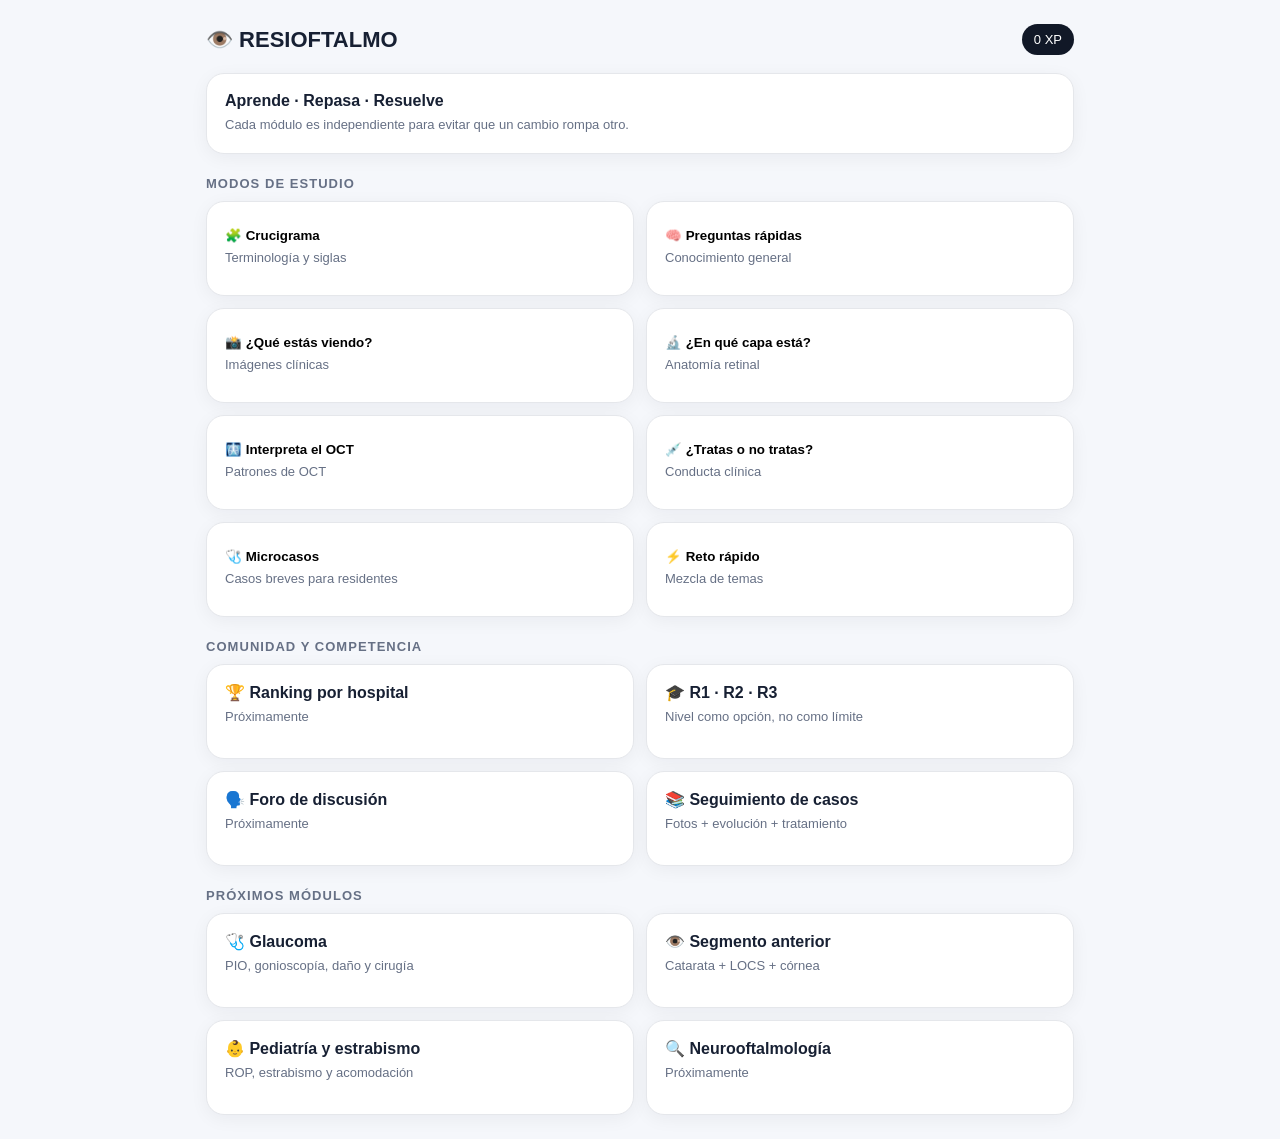
==== commit 8fd5e79f: "Add files via upload" ====
--- a/index.html
+++ b/index.html
@@ -1,132 +1 @@
-<!doctype html><html lang="es"><head>
-<meta charset="utf-8"><meta name="viewport" content="width=device-width,initial-scale=1,viewport-fit=cover">
-<meta name="theme-color" content="#111827"><title>RESIOFTALMO 0.4</title>
-<link rel="manifest" href="manifest.json"><meta name="apple-mobile-web-app-capable" content="yes">
-<meta name="apple-mobile-web-app-status-bar-style" content="black-translucent"><meta name="apple-mobile-web-app-title" content="RESIOFTALMO">
-<link rel="apple-touch-icon" href="icons/icon-180.png">
-<style>
-:root{--bg:#f5f7fb;--card:#fff;--ink:#172033;--muted:#687386;--accent:#4f46e5;--good:#15803d;--bad:#b91c1c;--line:#dbe2ea;--black:#111827}
-*{box-sizing:border-box}body{margin:0;background:var(--bg);color:var(--ink);font-family:-apple-system,BlinkMacSystemFont,"SF Pro Display","Segoe UI",sans-serif}
-.app{max-width:720px;margin:auto;min-height:100vh}.top{padding:21px 19px 15px;background:var(--black);color:#fff;border-radius:0 0 24px 24px}.brand{font-size:27px;font-weight:850}.tag{font-size:13px;color:#c7d2fe;margin-top:2px}
-.stats{display:flex;gap:8px;margin-top:15px;flex-wrap:wrap}.pill{background:#1f2937;border:1px solid #374151;border-radius:14px;padding:8px 11px;font-size:12px}
-.content{padding:17px}.section{font-size:14px;font-weight:850;margin:18px 2px 9px}.grid2{display:grid;grid-template-columns:1fr 1fr;gap:10px}
-.card,.mode{background:#fff;border:1px solid var(--line);border-radius:18px;padding:15px;box-shadow:0 2px 8px #0f172a08}.mode{width:100%;text-align:left;font:inherit;cursor:pointer}.mode b{display:block}.small{font-size:12px;color:var(--muted);line-height:1.45;margin-top:4px}
-.badge{display:inline-block;padding:5px 9px;border-radius:99px;background:#eef2ff;color:#4338ca;font-size:10px;font-weight:850}.back{background:transparent;border:0;color:var(--muted);padding:5px 0;margin-bottom:8px;font:inherit}
-.question{font-size:19px;font-weight:780;line-height:1.4;margin:15px 0}.answers{display:grid;gap:9px}.answer{padding:14px;border-radius:14px;border:1px solid var(--line);background:#fff;text-align:left;font:inherit;font-weight:650;cursor:pointer}
-.answer.correct{background:#f0fdf4;border-color:#86efac;color:var(--good)}.answer.wrong{background:#fef2f2;border-color:#fecaca;color:var(--bad)}
-.feedback{margin-top:13px;padding:14px;background:#f8fafc;border:1px solid var(--line);border-radius:14px;font-size:14px;line-height:1.5}.primary{width:100%;margin-top:12px;background:var(--accent);color:#fff;border:0;border-radius:14px;padding:14px;font:inherit;font-weight:850;cursor:pointer}
-.hidden{display:none!important}.footer{text-align:center;color:var(--muted);font-size:10px;margin:22px 0}.cross-wrap{overflow:auto;padding:8px 2px 4px}
-.cross{display:grid;gap:3px;width:max-content;margin:10px auto}.cell{width:42px;height:42px;background:#fff;border:1px solid #cbd5e1;position:relative;cursor:pointer}.cell.black{background:var(--black);border-color:var(--black);cursor:default}
-.cell input{width:100%;height:100%;border:0;background:transparent;text-align:center;font-size:20px;font-weight:850;text-transform:uppercase;outline:0;padding:10px}.cell.selected{background:#eef2ff;border-color:#818cf8}.cell.highlight{background:#f3f4ff}.cell.correct{background:#f0fdf4}
-.num{position:absolute;left:3px;top:2px;font-size:8px;color:#64748b;pointer-events:none;font-weight:700}.clues{display:grid;grid-template-columns:1fr 1fr;gap:10px}.clue{padding:12px;border:1px solid var(--line);border-radius:14px;background:#fff;cursor:pointer}.clue b{display:block;margin-bottom:3px}.clue .len{color:#6366f1;font-weight:750}
-.notice{padding:12px;border-radius:14px;background:#fff7ed;border:1px solid #fed7aa;font-size:13px;line-height:1.45;margin-top:12px}@media(max-width:520px){.grid2,.clues{grid-template-columns:1fr}.cell{width:34px;height:34px}.cell input{font-size:17px;padding:7px}}
-</style><style>
-#qmedia img{width:100%;max-height:380px;object-fit:contain;border-radius:16px;border:1px solid #e5e7eb;background:#111827;margin:12px 0;display:block}
-.mode{cursor:pointer}
-</style><link rel="manifest" href="manifest.json"><meta name="theme-color" content="#111827"><meta name="apple-mobile-web-app-capable" content="yes"><meta name="apple-mobile-web-app-status-bar-style" content="black-translucent"><meta name="apple-mobile-web-app-title" content="RESIOFTALMO"><link rel="apple-touch-icon" href="icons/icon-180.png"></head><body>
-<div class="app"><header class="top"><div class="brand">👁️ RESIOFTALMO</div><div class="tag">Aprende · Repasa · Resuelve</div>
-<div class="stats"><div class="pill">⭐ XP <b id="xp">0</b></div><div class="pill">🧩 Crucigrama <b>01</b></div><div class="pill">🇪🇸 + 🇺🇸 Terminología</div></div></header>
-<main class="content">
-<section id="home">
-<div class="section">👁️ RESIOFTALMO · RETINA</div>
-<div class="card"><b>Aprende · Repasa · Resuelve</b><div class="small">Cada modo tiene su propio banco. El crucigrama aprobado se conserva sin cambios.</div><div class="bar"><span id="homebar" style="width:0%"></span></div><div class="small" id="homeprog">0 preguntas vistas</div></div>
-<div class="section">Modos de estudio</div>
-<div class="grid2">
-<button class="mode" onclick="show('cross');initCross()"><b>🧩 Crucigrama</b><span class="small">Terminología y siglas</span></button>
-<button class="mode" onclick="openMode('general','🧠 PREGUNTAS RÁPIDAS')"><b>🧠 Preguntas rápidas</b><span class="small">20 preguntas generales</span></button>
-<button class="mode" onclick="openMode('images','📸 ¿QUÉ ESTÁS VIENDO?')"><b>📸 ¿Qué estás viendo?</b><span class="small">Imágenes clínicas y OCT</span></button>
-<button class="mode" onclick="openMode('layer','🔬 ¿EN QUÉ CAPA ESTÁ?')"><b>🔬 ¿En qué capa está?</b><span class="small">10 preguntas de anatomía</span></button>
-<button class="mode" onclick="openMode('oct','🩻 INTERPRETA EL OCT')"><b>🩻 Interpreta el OCT</b><span class="small">10 preguntas de OCT</span></button>
-<button class="mode" onclick="openMode('treat','💉 ¿TRATAS O NO TRATAS?')"><b>💉 ¿Tratas o no tratas?</b><span class="small">5 decisiones clínicas</span></button>
-<button class="mode" onclick="openMode('micro','🩺 MICROCASOS')"><b>🩺 Microcasos</b><span class="small">5 casos cortos para R1</span></button>
-<button class="mode" onclick="openRandom()"><b>⚡ Reto rápido</b><span class="small">10 preguntas mezcladas</span></button>
-</div>
-<div class="section">Competencia y comunidad</div>
-<div class="grid2">
-<button class="mode"><b>🏆 Ranking por hospital</b><span class="small">Próximamente</span></button>
-<button class="mode"><b>🎓 R1 · R2 · R3</b><span class="small">Nivel como opción, no como límite</span></button>
-<button class="mode"><b>🗣️ Foro de discusión</b><span class="small">Próximamente</span></button>
-<button class="mode"><b>📚 Seguimiento de casos</b><span class="small">Fotos + evolución + tratamiento</span></button>
-</div>
-<div class="section">Próximos módulos</div>
-<div class="grid2">
-<button class="mode"><b>🩺 Glaucoma</b><span class="small">PIO, gonioscopía, daño y cirugía</span></button>
-<button class="mode"><b>👁️ Segmento anterior</b><span class="small">Catarata + LOCS + córnea</span></button>
-<button class="mode"><b>👶 Pediatría y estrabismo</b><span class="small">ROP, estrabismo y acomodación</span></button>
-<button class="mode"><b>🔍 Neurooftalmología</b><span class="small">Próximamente</span></button>
-</div>
-</section><section id="cross" class="hidden"><button class="back" onclick="show('home')">‹ Inicio</button><span class="badge">CRUCIGRAMA 01</span><div class="small" style="margin-top:7px">12 palabras · selecciona una pista · escribe las letras.</div>
-<div class="cross-wrap"><div id="crossGrid" class="cross"></div></div><div class="clues" id="clues"></div>
-<div class="notice">💡 Las siglas se enseñan con español + inglés. <b>No se muestran las respuestas.</b></div><button class="primary" onclick="checkCross()">Comprobar</button><div id="crossMsg" class="feedback hidden"></div></section>
-<section id="quiz" class="hidden">
-<button class="back" onclick="show('home')">‹ Inicio</button>
-<span class="badge" id="modeBadge">RETINA</span>
-<div class="small" id="qcount"></div>
-<div id="qmedia"></div>
-<div class="question" id="q"></div>
-<div class="answers" id="answers"></div>
-<div id="qfb" class="feedback hidden"></div>
-<button id="qnext" class="primary hidden" onclick="nextQuiz()">Continuar →</button>
-</section></main></div>
-<script>
-const crosswordGrid=[["#", "#", "#", "#", "#", "#", "#", "", "", "", "", "", "", "", ""], ["#", "#", "#", "#", "#", "#", "#", "#", "", "#", "#", "#", "#", "#", "#"], ["#", "#", "#", "#", "", "", "", "", "", "", "#", "#", "#", "#", "#"], ["#", "#", "#", "#", "#", "#", "#", "#", "", "#", "#", "#", "#", "#", "#"], ["#", "#", "#", "#", "#", "#", "", "", "", "", "", "", "", "", "#"], ["#", "#", "#", "#", "#", "#", "#", "#", "#", "#", "#", "", "#", "#", "#"], ["#", "#", "#", "#", "#", "#", "", "", "", "", "", "", "", "", "#"], ["#", "#", "#", "#", "#", "#", "#", "", "#", "#", "#", "#", "#", "#", "#"], ["#", "#", "#", "", "#", "#", "#", "", "", "", "", "", "", "#", "#"], ["#", "#", "", "", "", "", "", "", "#", "#", "#", "#", "#", "#", "#"], ["#", "#", "#", "", "#", "#", "#", "#", "#", "#", "#", "#", "#", "#", "#"], ["#", "#", "#", "", "#", "#", "#", "#", "#", "#", "#", "#", "#", "#", "#"], ["", "", "", "", "", "", "", "", "#", "#", "#", "#", "#", "#", "#"], ["#", "#", "#", "", "#", "#", "#", "#", "#", "#", "#", "#", "#", "#", "#"], ["#", "#", "#", "", "#", "#", "#", "#", "#", "#", "#", "#", "#", "#", "#"], ["#", "", "", "", "", "", "#", "#", "#", "#", "#", "#", "#", "#", "#"]];const crosswordWords=[{"word": "DESGARRO", "r": 0, "c": 7, "dir": "H", "num": 1}, {"word": "EDEMA", "r": 0, "c": 8, "dir": "V", "num": 2}, {"word": "CORNEA", "r": 2, "c": 4, "dir": "H", "num": 3}, {"word": "GLAUCOMA", "r": 4, "c": 6, "dir": "H", "num": 4}, {"word": "OCT", "r": 4, "c": 11, "dir": "V", "num": 5}, {"word": "DIABETES", "r": 6, "c": 6, "dir": "H", "num": 6}, {"word": "IRMA", "r": 6, "c": 7, "dir": "V", "num": 7}, {"word": "NEOVASOS", "r": 8, "c": 3, "dir": "V", "num": 8}, {"word": "MACULA", "r": 8, "c": 7, "dir": "H", "num": 9}, {"word": "RETINA", "r": 9, "c": 2, "dir": "H", "num": 10}, {"word": "CATARATA", "r": 12, "c": 0, "dir": "H", "num": 11}, {"word": "LASER", "r": 15, "c": 1, "dir": "H", "num": 12}];const banks={"general":[["¿Qué hallazgo retiniano es una lesión blanquecina, superficial y de bordes difusos, asociada a isquemia de la retina interna?",["Exudado duro","Exudado algodonoso","Drusa","Hemorragia subretiniana"],1,"El exudado algodonoso (cotton-wool spot) representa una zona de isquemia/infarcto de la capa de fibras nerviosas de la retina.","Exudado algodonoso"],["¿En qué capa se localiza principalmente un exudado algodonoso?",["Capa de fibras nerviosas de la retina (RNFL)","Capa nuclear externa (ONL)","EPR","Coroides"],0,"Se relaciona con la capa de fibras nerviosas de la retina (RNFL, Retinal Nerve Fiber Layer).","Anatomía"],["En OCT, ¿qué patrón es compatible con una lesión isquémica superficial como un exudado algodonoso?",["Hiperreflectividad de capas internas","Líquido subretiniano","PED","Cavidad vítrea"],0,"Las lesiones isquémicas agudas de la retina interna pueden mostrar hiperreflectividad de las capas internas.","OCT"],["¿Qué lesión corresponde a una pequeña dilatación sacular de un capilar retinal, típica de retinopatía diabética?",["Microaneurisma","IRMA","NVE","Drusa"],0,"El microaneurisma es una manifestación temprana de retinopatía diabética.","Retinopatía diabética"],["¿Qué son los exudados duros?",["Depósitos lipídicos/proteicos amarillentos","Infartos de la RNFL","Vasos nuevos","Líquido subretiniano"],0,"Son depósitos lipídicos/proteicos asociados a fuga vascular crónica, especialmente alrededor de edema retinal.","Exudado duro"],["¿Qué significa IRMA?",["Intraretinal Microvascular Abnormalities — anomalías microvasculares intrarretinianas","Internal Retinal Macular Atrophy","Intraocular Retinal Microaneurysm Area","Ischemic Retinal Macular Artery"],0,"IRMA son anomalías microvasculares intrarretinianas; se asocian con isquemia y NPDR severa cuando son prominentes en el criterio 4-2-1.","IRMA"],["Según la regla 4-2-1, ¿qué hallazgo por sí solo puede clasificar la NPDR como severa?",["IRMA prominentes en ≥1 cuadrante","Un microaneurisma aislado","Un exudado duro","Una drusa"],0,"La regla 4-2-1 incluye IRMA prominentes en al menos un cuadrante como criterio de NPDR severa.","4-2-1"],["Según 4-2-1, ¿qué patrón de hemorragias/microaneurismas corresponde a NPDR severa?",["4 cuadrantes","1 cuadrante","2 cuadrantes","Solo polo posterior"],0,"Hemorragias/microaneurismas en 4 cuadrantes cumplen el criterio '4'.","4-2-1"],["Según 4-2-1, ¿qué patrón de venous beading corresponde a NPDR severa?",["2 cuadrantes","1 cuadrante","4 cuadrantes","Ninguno"],0,"El venous beading en al menos 2 cuadrantes cumple el criterio '2'.","4-2-1"],["¿Qué hallazgo convierte la retinopatía diabética en proliferativa?",["Neovascularización","Microaneurismas","Exudados duros","Hemorragias aisladas"],0,"La neovascularización retiniana o del disco define la categoría proliferativa.","PDR"],["NVD significa:",["Neovascularization of the Disc — neovascularización del disco","Nerve Vascular Disease","New Vessel Diameter","Neurovascular Disc Degeneration"],0,"NVD es neovascularización del disco óptico.","NVD"],["NVE significa:",["Neovascularization Elsewhere — neovascularización en otra localización de la retina","New Vitreous Edema","Neural Vascular Elevation","Nerve Vein Exudation"],0,"NVE se usa para neovascularización fuera del disco.","NVE"],["¿Qué tratamiento ha sido fundamental para reducir el riesgo de pérdida visual grave en PDR?",["Fotocoagulación panretiniana (PRP, Panretinal Photocoagulation)","Láser YAG posterior","Láser focal corneal","Observación en todos los casos"],0,"La PRP es un tratamiento fundamental de la PDR; la conducta se individualiza y puede incluir anti-VEGF o cirugía según el caso.","PRP"],["¿Qué tratamiento se utiliza para una rotura retinal sintomática con retina aplicada?",["Retinopexia con láser o crioterapia","PRP completa siempre","Oclusión ocular","Láser YAG"],0,"Las roturas sintomáticas con tracción pueden requerir retinopexia para crear una adhesión alrededor de la lesión.","Rotura retinal"],["¿Cuál es el mecanismo del desprendimiento de retina regmatógeno?",["Paso de líquido vítreo a través de una rotura al espacio subretiniano","Fuga exclusivamente coroidea","Tracción del nervio óptico","Opacificación del cristalino"],0,"Una rotura permite el paso de líquido al espacio subretiniano y separa la retina neurosensorial del EPR.","Desprendimiento de retina"],["PVD significa:",["Posterior Vitreous Detachment — desprendimiento vítreo posterior","Peripheral Vascular Disease","Posterior Vascular Degeneration","Primary Vitreous Disorder"],0,"PVD corresponde a desprendimiento vítreo posterior.","PVD"],["En un PVD sintomático, ¿qué hallazgo aumenta la sospecha de rotura retinal?",["Hemorragia vítrea o pigmento en vítreo","Catarata leve","Pingüécula","Ojo seco"],0,"La hemorragia vítrea o pigmento puede acompañar una rotura retinal y obliga a una evaluación cuidadosa.","PVD"],["¿Qué síntoma es clásico de tracción vítreorretiniana aguda?",["Fotopsias y miodesopsias nuevas","Diplopía monocular exclusivamente","Dolor intenso siempre","Prurito"],0,"Las fotopsias y nuevas miodesopsias son síntomas de alarma ante PVD/rotura retinal.","PVD"],["¿Qué estudio no puede descartar por sí solo una rotura retinal pequeña?",["Ultrasonido ocular","Oftalmoscopía indirecta con indentación","Biomicroscopía con lente apropiada","Examen periférico dilatado"],0,"El ultrasonido puede ser útil cuando los medios están opacos, pero no excluye todas las roturas pequeñas.","PVD"],["¿Qué es una membrana epirretiniana (ERM, Epiretinal Membrane)?",["Una proliferación fibrocelular sobre la superficie retinal interna","Líquido subretiniano","Desprendimiento del EPR","Hemorragia vítrea"],0,"La ERM se localiza sobre la superficie interna de la retina y puede producir tracción y metamorfopsias.","ERM"]],"layer":[["¿En qué capa se localiza principalmente un exudado algodonoso?",["Capa de fibras nerviosas de la retina (RNFL)","Capa nuclear externa (ONL)","EPR","Coroides"],0,"Se relaciona con la capa de fibras nerviosas de la retina (RNFL, Retinal Nerve Fiber Layer).","Anatomía"],["En OCT, ¿qué patrón es compatible con una lesión isquémica superficial como un exudado algodonoso?",["Hiperreflectividad de capas internas","Líquido subretiniano","PED","Cavidad vítrea"],0,"Las lesiones isquémicas agudas de la retina interna pueden mostrar hiperreflectividad de las capas internas.","OCT"],["¿Qué estructura contiene los fotorreceptores?",["Retina neurosensorial","Coroides exclusivamente","Vítreo","Esclera"],0,"Los conos y bastones forman parte de la retina neurosensorial.","Anatomía retinal"],["¿Qué capa se encuentra directamente externa a los fotorreceptores en la organización clínica del OCT?",["Epitelio pigmentario de la retina (EPR)","RNFL","ILM","Vítreo"],0,"El EPR está externo a los segmentos de los fotorreceptores y participa en su soporte metabólico.","Anatomía OCT"],["ILM significa:",["Internal Limiting Membrane — membrana limitante interna","Inner Lens Membrane","Internal Macular Layer","Intermediate Limiting Macula"],0,"ILM es la membrana limitante interna, en la interfaz retina-vítreo.","OCT"],["RNFL significa:",["Retinal Nerve Fiber Layer — capa de fibras nerviosas de la retina","Retinal Nuclear Fiber Layer","Retinal Neurovascular Flow Layer","Retinal Foveal Nerve Layer"],0,"RNFL corresponde a la capa de fibras nerviosas de la retina.","OCT"],["GCC significa:",["Ganglion Cell Complex — complejo de células ganglionares","Glial Choroidal Complex","Ganglion Capillary Circle","Global Choroidal Count"],0,"GCC agrupa capas relacionadas con células ganglionares y sus prolongaciones; es usado en análisis de glaucoma.","OCT"],["¿Qué patrón de OCT corresponde a edema intrarretiniano?",["Espacios hiporreflectivos dentro de la retina","Espacio entre retina y EPR","Elevación del EPR exclusivamente","Hiperreflectividad coroidea aislada"],0,"El líquido intrarretiniano suele verse como espacios hiporreflectivos/císticos dentro de la retina.","OCT"],["DME significa:",["Diabetic Macular Edema — edema macular diabético","Dry Macular Epithelium","Diabetic Microvascular Exudation","Diffuse Macular Epithelium"],0,"DME es edema macular diabético.","DME"],["¿Cuál es una herramienta clave para cuantificar edema macular y caracterizar líquido?",["OCT","Paquimetría corneal","Campimetría exclusivamente","Topografía corneal"],0,"La OCT permite identificar y seguir líquido intrarretiniano, subretiniano y cambios estructurales maculares.","DME"]],"oct":[["En OCT, ¿qué patrón es compatible con una lesión isquémica superficial como un exudado algodonoso?",["Hiperreflectividad de capas internas","Líquido subretiniano","PED","Cavidad vítrea"],0,"Las lesiones isquémicas agudas de la retina interna pueden mostrar hiperreflectividad de las capas internas.","OCT"],["¿Qué patrón de OCT sugiere ERM?",["Banda hiperreflectiva sobre la superficie interna con distorsión","Espacio subretiniano aislado","PED sin tracción","Atrofia coroidea aislada"],0,"La ERM aparece como una banda hiperreflectiva sobre la superficie retinal interna y puede distorsionar la arquitectura macular.","ERM"],["SRF significa:",["Subretinal Fluid — líquido subretiniano","Superficial Retinal Fibrosis","Subfoveal Retinal Flow","Serous Retinal Fibrosis"],0,"SRF es líquido ubicado entre la retina neurosensorial y el EPR.","SRF"],["¿Dónde se localiza el líquido subretiniano en OCT?",["Entre retina neurosensorial y EPR","Dentro del vítreo","Dentro de la coroides","Entre córnea y cristalino"],0,"El SRF separa la retina neurosensorial del epitelio pigmentario de la retina.","SRF"],["PED significa:",["Pigment Epithelial Detachment — desprendimiento del epitelio pigmentario","Posterior Epiretinal Disorder","Peripheral Edema Detachment","Photoreceptor Epithelial Degeneration"],0,"PED es elevación/separación del EPR respecto de la membrana de Bruch.","PED"],["¿Qué es un agujero macular de espesor completo?",["Defecto de espesor completo de la retina neurosensorial en la fóvea","Desprendimiento del EPR","Hemorragia vítrea","Drusa blanda"],0,"El agujero macular de espesor completo atraviesa las capas neurosensoriales hasta la superficie interna.","Agujero macular"],["RNFL significa:",["Retinal Nerve Fiber Layer — capa de fibras nerviosas de la retina","Retinal Nuclear Fiber Layer","Retinal Neurovascular Flow Layer","Retinal Foveal Nerve Layer"],0,"RNFL corresponde a la capa de fibras nerviosas de la retina.","OCT"],["GCC significa:",["Ganglion Cell Complex — complejo de células ganglionares","Glial Choroidal Complex","Ganglion Capillary Circle","Global Choroidal Count"],0,"GCC agrupa capas relacionadas con células ganglionares y sus prolongaciones; es usado en análisis de glaucoma.","OCT"],["¿Qué patrón de OCT corresponde a edema intrarretiniano?",["Espacios hiporreflectivos dentro de la retina","Espacio entre retina y EPR","Elevación del EPR exclusivamente","Hiperreflectividad coroidea aislada"],0,"El líquido intrarretiniano suele verse como espacios hiporreflectivos/císticos dentro de la retina.","OCT"],["DME significa:",["Diabetic Macular Edema — edema macular diabético","Dry Macular Epithelium","Diabetic Microvascular Exudation","Diffuse Macular Epithelium"],0,"DME es edema macular diabético.","DME"]],"treat":[["¿Qué tratamiento ha sido fundamental para reducir el riesgo de pérdida visual grave en PDR?",["Fotocoagulación panretiniana (PRP, Panretinal Photocoagulation)","Láser YAG posterior","Láser focal corneal","Observación en todos los casos"],0,"La PRP es un tratamiento fundamental de la PDR; la conducta se individualiza y puede incluir anti-VEGF o cirugía según el caso.","PRP"],["¿Qué tratamiento se utiliza para una rotura retinal sintomática con retina aplicada?",["Retinopexia con láser o crioterapia","PRP completa siempre","Oclusión ocular","Láser YAG"],0,"Las roturas sintomáticas con tracción pueden requerir retinopexia para crear una adhesión alrededor de la lesión.","Rotura retinal"],["¿Qué es una hemorragia prerretiniana/subhialoidea?",["Sangre localizada anterior a la retina, bajo la hialoides posterior o en espacio subhialoideo","Sangre dentro de la coroides únicamente","Sangre dentro del cristalino","Sangre exclusivamente sub-EPR"],0,"La hemorragia prerretiniana se sitúa por delante de la retina, en relación con la hialoides posterior.","Hemorragia retinal"],["¿Qué componente define un desprendimiento de retina regmatógeno?",["Una rotura retinal","Edema macular","Drusas","Hemorragia conjuntival"],0,"La presencia de una rotura retinal permite el paso de líquido al espacio subretiniano.","Desprendimiento de retina"],["¿La degeneración lattice asintomática debe recibir láser profiláctico de rutina en todos los casos?",["No","Sí, siempre","Solo si hay catarata","Solo si existe ojo seco"],0,"El tratamiento profiláctico rutinario de toda lattice no está generalmente indicado; la decisión depende del riesgo y del contexto clínico.","Lattice"]],"micro":[["¿Qué significa IRMA?",["Intraretinal Microvascular Abnormalities — anomalías microvasculares intrarretinianas","Internal Retinal Macular Atrophy","Intraocular Retinal Microaneurysm Area","Ischemic Retinal Macular Artery"],0,"IRMA son anomalías microvasculares intrarretinianas; se asocian con isquemia y NPDR severa cuando son prominentes en el criterio 4-2-1.","IRMA"],["Según la regla 4-2-1, ¿qué hallazgo por sí solo puede clasificar la NPDR como severa?",["IRMA prominentes en ≥1 cuadrante","Un microaneurisma aislado","Un exudado duro","Una drusa"],0,"La regla 4-2-1 incluye IRMA prominentes en al menos un cuadrante como criterio de NPDR severa.","4-2-1"],["Según 4-2-1, ¿qué patrón de hemorragias/microaneurismas corresponde a NPDR severa?",["4 cuadrantes","1 cuadrante","2 cuadrantes","Solo polo posterior"],0,"Hemorragias/microaneurismas en 4 cuadrantes cumplen el criterio '4'.","4-2-1"],["Según 4-2-1, ¿qué patrón de venous beading corresponde a NPDR severa?",["2 cuadrantes","1 cuadrante","4 cuadrantes","Ninguno"],0,"El venous beading en al menos 2 cuadrantes cumple el criterio '2'.","4-2-1"],["¿Qué hallazgo convierte la retinopatía diabética en proliferativa?",["Neovascularización","Microaneurismas","Exudados duros","Hemorragias aisladas"],0,"La neovascularización retiniana o del disco define la categoría proliferativa.","PDR"]]};
-const imageQuestions=[{"img":"https://upload.wikimedia.org/wikipedia/commons/0/07/Fundus_-_diabetic_retinopathy.png","title":"Fondo de ojo · retinopatía diabética","source":"Shaofeng Hao et al. / Wikimedia Commons · CC BY 4.0","q":"En esta fotografía de fondo de ojo se observan exudados duros, microaneurismas y pequeñas hemorragias. ¿Cuál es el diagnóstico/contexto más compatible?","a":["Retinopatía diabética","Desprendimiento regmatógeno","Retinitis por CMV","Oclusión de arteria central"],"c":0,"e":"El fondo muestra hallazgos clásicos de retinopatía diabética. La imagen original está publicada bajo CC BY 4.0."},{"img":"https://upload.wikimedia.org/wikipedia/commons/f/f1/MacularEdema_OCT_2-3D_LeftE_with-out_arrows.png","title":"OCT · edema macular","source":"Jmarchn / Wikimedia Commons · CC BY-SA 3.0","q":"El OCT muestra engrosamiento macular y espacios hiporreflectivos intrarretinianos. ¿Qué hallazgo corresponde?","a":["Edema macular","Desprendimiento del EPR","Membrana epirretiniana aislada","Atrofia coroidea"],"c":0,"e":"Los espacios hiporreflectivos intrarretinianos con engrosamiento retinal son compatibles con edema macular."},{"img":"https://upload.wikimedia.org/wikipedia/commons/a/a2/EpiretinalMembrane_OCT.png","title":"OCT · membrana epirretiniana","source":"Jmarchn / Wikimedia Commons · CC BY-SA 3.0","q":"En este OCT se observa una banda hiperreflectiva sobre la superficie interna de la retina con distorsión macular. ¿Qué es?","a":["Membrana epirretiniana","Líquido subretiniano","Desprendimiento del EPR","Agujero macular"],"c":0,"e":"La membrana epirretiniana aparece como una proliferación fibrocelular sobre la superficie interna de la retina y puede producir tracción y distorsión."}];
-let currentQs=banks.general,quizIndex=0,xp=0,lastWrong=[];
-function show(id){
- ["home","cross","quiz"].forEach(x=>{const e=document.getElementById(x);if(e)e.classList.add("hidden")});
- const t=document.getElementById(id);if(t)t.classList.remove("hidden");
-}
-function progress(){
- const n=Math.min(quizIndex,currentQs.length),p=Math.round(n/Math.max(1,currentQs.length)*100);
- ["homebar","bar"].forEach(id=>{const e=document.getElementById(id);if(e)e.style.width=p+"%"});
- const a=document.getElementById("homeprog"),b=document.getElementById("barText");
- if(a)a.textContent=`${n} de ${currentQs.length} preguntas vistas`;
- if(b)b.textContent=`${n} de ${currentQs.length} preguntas vistas`;
-}
-function openMode(mode,title){
- currentQs=mode==="images"?imageQuestions:(banks[mode]||banks.general);
- quizIndex=0;lastWrong=[];
- document.getElementById("modeBadge").textContent=title;
- show("quiz");drawQuiz();
-}
-function openRandom(){
- currentQs=[...banks.general,...banks.layer,...banks.oct,...banks.treat,...banks.micro,...imageQuestions].sort(()=>Math.random()-.5).slice(0,10);
- quizIndex=0;lastWrong=[];document.getElementById("modeBadge").textContent="⚡ RETO RÁPIDO";show("quiz");drawQuiz();
-}
-function drawQuiz(){
- const z=currentQs[quizIndex];
- document.getElementById("qcount").textContent=`Pregunta ${quizIndex+1} de ${currentQs.length}`;
- document.getElementById("q").textContent=z.q;
- document.getElementById("qfb").classList.add("hidden");
- document.getElementById("qnext").classList.add("hidden");
- const media=document.getElementById("qmedia");media.innerHTML="";
- if(z.img){
-  const im=document.createElement("img");im.src=z.img;im.alt=z.title||"Imagen clínica";im.loading="eager";
-  im.style="width:100%;max-height:380px;object-fit:contain;border-radius:16px;border:1px solid #e5e7eb;background:#111827;margin:12px 0;display:block";
-  im.onerror=()=>{media.innerHTML="<div class='feedback'>⚠️ La imagen externa no respondió. La pregunta sigue disponible.</div>"};
-  media.appendChild(im);
- }
- document.getElementById("answers").innerHTML=z.a.map((a,n)=>`<button class="answer" onclick="pickQuiz(${n})">${String.fromCharCode(65+n)}) ${a}</button>`).join("");
- progress();
-}
-function pickQuiz(n){
- const z=currentQs[quizIndex],bs=[...document.querySelectorAll("#answers .answer")];
- bs[z.c].classList.add("correct");bs.forEach(b=>b.disabled=true);
- const ok=n===z.c;if(ok)xp+=100;else{bs[n].classList.add("wrong");lastWrong.push(z[5]||z.title||"Concepto")};
- const xe=document.getElementById("xp");if(xe)xe.textContent=xp;
- const fb=document.getElementById("qfb");
- fb.innerHTML=(ok?"🎯 <b>Correcto.</b> +100 XP":"❌ <b>No esta vez.</b>")+"<br><br><b>Perla:</b> "+z.e+(z.source?`<br><br><span class="small">Imagen: ${z.source}</span>`:"");
- fb.classList.remove("hidden");document.getElementById("qnext").classList.remove("hidden");
-}
-function nextQuiz(){
- quizIndex++;
- if(quizIndex>=currentQs.length){
-  document.getElementById("q").textContent="🎉 Ronda terminada";
-  document.getElementById("qcount").textContent=`${currentQs.length} preguntas`;
-  document.getElementById("answers").innerHTML=`<div class="card"><b>Resultado</b><div class="small">${lastWrong.length?"Repasa: "+[...new Set(lastWrong)].join(", ")+".":"Excelente: sin errores registrados."}</div></div>`;
-  document.getElementById("qfb").classList.add("hidden");document.getElementById("qnext").classList.add("hidden");progress();return;
- }
- drawQuiz();
-}
-</script>
-<script>if("serviceWorker"in navigator)window.addEventListener("load",()=>navigator.serviceWorker.register("sw.js").catch(()=>{}));</script></body></html>+<!doctype html><html lang="es"><head><meta charset="utf-8"><meta name="viewport" content="width=device-width,initial-scale=1"><meta name="theme-color" content="#111827"><link rel="manifest" href="manifest.json"><link rel="stylesheet" href="css/resioftalmo.css"><title>Inicio · RESIOFTALMO</title></head><body><main><div class="top"><div class="brand">👁️ RESIOFTALMO</div><div class="xp">0 XP</div></div><div class="card"><b>Aprende · Repasa · Resuelve</b><span class="small">Cada módulo es independiente para evitar que un cambio rompa otro.</span></div><div class="section">Modos de estudio</div><div class="grid2"><button class='mode' onclick="location.href='crucigrama.html'"><b>🧩 Crucigrama</b><span class='small'>Terminología y siglas</span></button><button class='mode' onclick="location.href='preguntas.html'"><b>🧠 Preguntas rápidas</b><span class='small'>Conocimiento general</span></button><button class='mode' onclick="location.href='que-ves.html'"><b>📸 ¿Qué estás viendo?</b><span class='small'>Imágenes clínicas</span></button><button class='mode' onclick="location.href='capas.html'"><b>🔬 ¿En qué capa está?</b><span class='small'>Anatomía retinal</span></button><button class='mode' onclick="location.href='oct.html'"><b>🩻 Interpreta el OCT</b><span class='small'>Patrones de OCT</span></button><button class='mode' onclick="location.href='tratamiento.html'"><b>💉 ¿Tratas o no tratas?</b><span class='small'>Conducta clínica</span></button><button class='mode' onclick="location.href='microcasos.html'"><b>🩺 Microcasos</b><span class='small'>Casos breves para residentes</span></button><button class='mode' onclick="location.href='reto.html'"><b>⚡ Reto rápido</b><span class='small'>Mezcla de temas</span></button></div><div class="section">Comunidad y competencia</div><div class="grid2"><div class="mode"><b>🏆 Ranking por hospital</b><span class="small">Próximamente</span></div><div class="mode"><b>🎓 R1 · R2 · R3</b><span class="small">Nivel como opción, no como límite</span></div><div class="mode"><b>🗣️ Foro de discusión</b><span class="small">Próximamente</span></div><div class="mode"><b>📚 Seguimiento de casos</b><span class="small">Fotos + evolución + tratamiento</span></div></div><div class="section">Próximos módulos</div><div class="grid2"><div class="mode"><b>🩺 Glaucoma</b><span class="small">PIO, gonioscopía, daño y cirugía</span></div><div class="mode"><b>👁️ Segmento anterior</b><span class="small">Catarata + LOCS + córnea</span></div><div class="mode"><b>👶 Pediatría y estrabismo</b><span class="small">ROP, estrabismo y acomodación</span></div><div class="mode"><b>🔍 Neurooftalmología</b><span class="small">Próximamente</span></div></div></main><script src="js/common.js"></script></body></html>
--- a/css/resioftalmo.css
+++ b/css/resioftalmo.css
@@ -0,0 +1 @@
+*{box-sizing:border-box}body{margin:0;font-family:-apple-system,BlinkMacSystemFont,"Segoe UI",sans-serif;background:#f5f7fb;color:#172033}main{max-width:900px;margin:auto;padding:24px 16px}.top{display:flex;justify-content:space-between;align-items:center;margin-bottom:18px}.brand{font-weight:900;font-size:22px}.xp{background:#111827;color:#fff;border-radius:999px;padding:8px 12px;font-size:13px}.card,.mode,.questionbox,.feedback{background:#fff;border:1px solid #e5e7eb;border-radius:18px;padding:18px;box-shadow:0 4px 18px rgba(15,23,42,.05)}.grid2{display:grid;grid-template-columns:repeat(2,minmax(0,1fr));gap:12px}.mode{text-align:left;cursor:pointer;min-height:95px}.small{display:block;color:#667085;font-size:13px;line-height:1.45;margin-top:6px}.section{font-size:13px;font-weight:800;text-transform:uppercase;letter-spacing:.08em;color:#667085;margin:22px 0 10px}.back{border:0;background:none;padding:8px 0;font-size:15px;cursor:pointer}.badge{display:inline-block;background:#e8eefc;color:#304a9a;border-radius:999px;padding:6px 10px;font-size:12px;font-weight:800}.question{font-size:21px;font-weight:800;line-height:1.35;margin:18px 0}.answers{display:grid;gap:10px}.answer,.primary{border:1px solid #d7dce5;background:#fff;border-radius:13px;padding:14px;text-align:left;font-size:16px;cursor:pointer}.answer.correct{border-color:#198754;background:#eaf8f0}.answer.wrong{border-color:#c92a2a;background:#fff0f0}.answer:disabled{cursor:default}.primary{background:#111827;color:#fff;text-align:center;margin-top:14px}.hidden{display:none!important}.feedback{margin-top:14px;line-height:1.5}.clinical-img{width:100%;max-height:420px;object-fit:contain;border-radius:16px;background:#111827;border:1px solid #e5e7eb;margin:12px 0;display:block}.source{font-size:11px;color:#667085;margin-top:6px}@media(max-width:650px){.grid2{grid-template-columns:1fr}main{padding:18px 12px}.question{font-size:19px}}
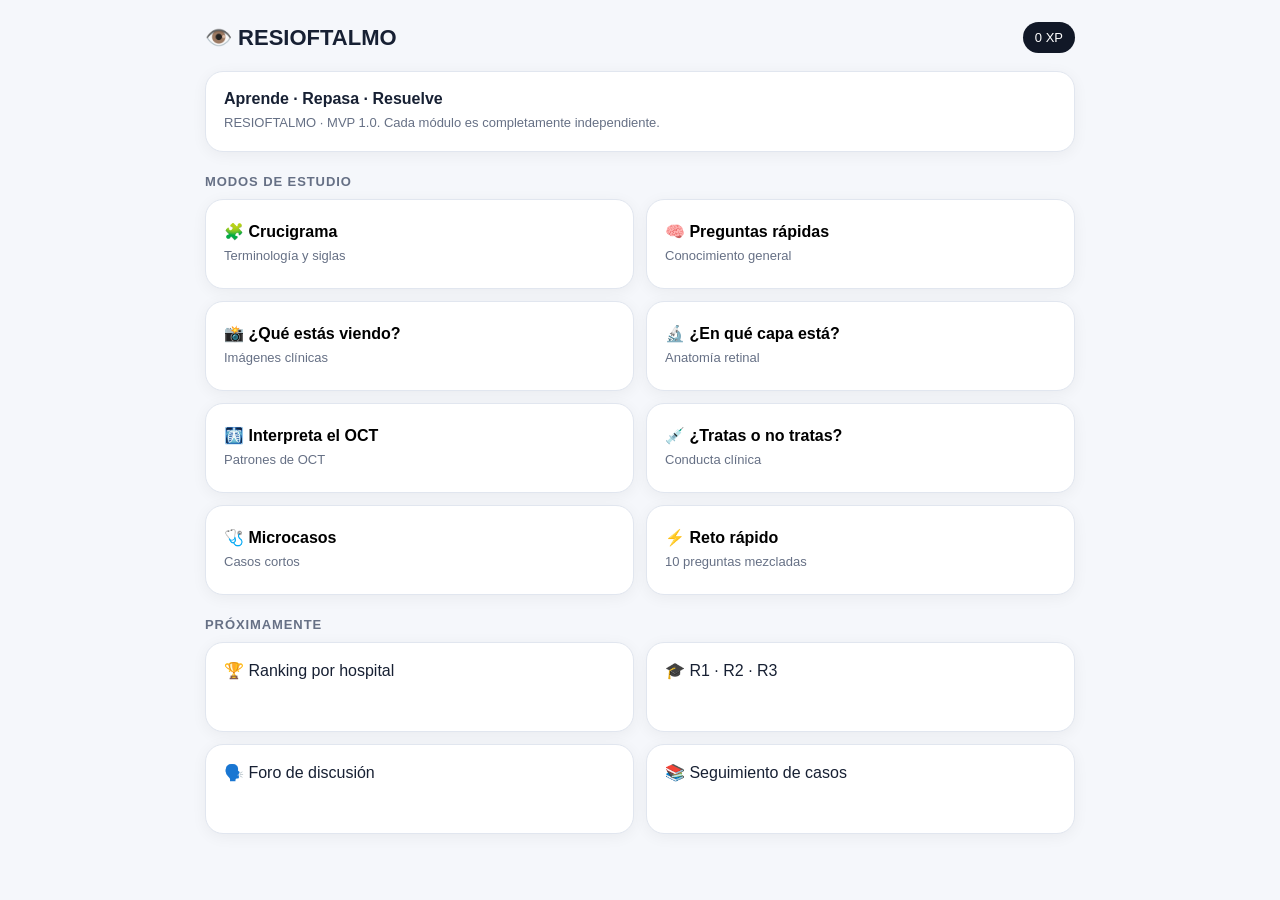
==== commit 07236fb0: "Add files via upload" ====
--- a/index.html
+++ b/index.html
@@ -1 +1,10 @@
-<!doctype html><html lang="es"><head><meta charset="utf-8"><meta name="viewport" content="width=device-width,initial-scale=1"><meta name="theme-color" content="#111827"><link rel="manifest" href="manifest.json"><link rel="stylesheet" href="css/resioftalmo.css"><title>Inicio · RESIOFTALMO</title></head><body><main><div class="top"><div class="brand">👁️ RESIOFTALMO</div><div class="xp">0 XP</div></div><div class="card"><b>Aprende · Repasa · Resuelve</b><span class="small">Cada módulo es independiente para evitar que un cambio rompa otro.</span></div><div class="section">Modos de estudio</div><div class="grid2"><button class='mode' onclick="location.href='crucigrama.html'"><b>🧩 Crucigrama</b><span class='small'>Terminología y siglas</span></button><button class='mode' onclick="location.href='preguntas.html'"><b>🧠 Preguntas rápidas</b><span class='small'>Conocimiento general</span></button><button class='mode' onclick="location.href='que-ves.html'"><b>📸 ¿Qué estás viendo?</b><span class='small'>Imágenes clínicas</span></button><button class='mode' onclick="location.href='capas.html'"><b>🔬 ¿En qué capa está?</b><span class='small'>Anatomía retinal</span></button><button class='mode' onclick="location.href='oct.html'"><b>🩻 Interpreta el OCT</b><span class='small'>Patrones de OCT</span></button><button class='mode' onclick="location.href='tratamiento.html'"><b>💉 ¿Tratas o no tratas?</b><span class='small'>Conducta clínica</span></button><button class='mode' onclick="location.href='microcasos.html'"><b>🩺 Microcasos</b><span class='small'>Casos breves para residentes</span></button><button class='mode' onclick="location.href='reto.html'"><b>⚡ Reto rápido</b><span class='small'>Mezcla de temas</span></button></div><div class="section">Comunidad y competencia</div><div class="grid2"><div class="mode"><b>🏆 Ranking por hospital</b><span class="small">Próximamente</span></div><div class="mode"><b>🎓 R1 · R2 · R3</b><span class="small">Nivel como opción, no como límite</span></div><div class="mode"><b>🗣️ Foro de discusión</b><span class="small">Próximamente</span></div><div class="mode"><b>📚 Seguimiento de casos</b><span class="small">Fotos + evolución + tratamiento</span></div></div><div class="section">Próximos módulos</div><div class="grid2"><div class="mode"><b>🩺 Glaucoma</b><span class="small">PIO, gonioscopía, daño y cirugía</span></div><div class="mode"><b>👁️ Segmento anterior</b><span class="small">Catarata + LOCS + córnea</span></div><div class="mode"><b>👶 Pediatría y estrabismo</b><span class="small">ROP, estrabismo y acomodación</span></div><div class="mode"><b>🔍 Neurooftalmología</b><span class="small">Próximamente</span></div></div></main><script src="js/common.js"></script></body></html>+<!doctype html><html lang="es"><head><meta charset="utf-8"><meta name="viewport" content="width=device-width,initial-scale=1"><meta name="theme-color" content="#111827"><title>Inicio · RESIOFTALMO</title><style>*{box-sizing:border-box}body{margin:0;font-family:-apple-system,BlinkMacSystemFont,"Segoe UI",Arial,sans-serif;background:#f5f7fb;color:#172033}main{max-width:900px;margin:auto;padding:22px 15px}.top{display:flex;justify-content:space-between;align-items:center;margin-bottom:18px}.brand{font-weight:900;font-size:22px}.xp{background:#111827;color:white;border-radius:999px;padding:8px 12px;font-size:13px}.card,.mode,.box,.feedback{background:white;border:1px solid #e1e6ef;border-radius:18px;padding:18px;box-shadow:0 3px 15px rgba(0,0,0,.05)}.grid{display:grid;grid-template-columns:1fr 1fr;gap:12px}.mode{min-height:90px;text-align:left;font-size:16px;cursor:pointer}.small{display:block;color:#667085;font-size:13px;line-height:1.45;margin-top:6px}.section{font-size:13px;font-weight:800;color:#667085;letter-spacing:.07em;text-transform:uppercase;margin:22px 0 10px}.back{border:0;background:none;padding:5px 0 12px;font-size:15px;cursor:pointer}.badge{display:inline-block;background:#e8eefc;color:#304a9a;border-radius:999px;padding:6px 10px;font-size:12px;font-weight:800}.question{font-size:21px;font-weight:800;line-height:1.35;margin:15px 0}.answers{display:grid;gap:10px}.answer,.primary{width:100%;border:1px solid #d5dbe5;background:white;border-radius:13px;padding:14px;text-align:left;font-size:16px;cursor:pointer}.answer.correct{background:#e9f8ef;border-color:#198754}.answer.wrong{background:#fff0f0;border-color:#c92a2a}.primary{background:#111827;color:white;text-align:center;margin-top:14px}.hidden{display:none!important}.feedback{margin-top:14px;line-height:1.5}.clinical-img{width:100%;max-height:430px;object-fit:contain;background:#111827;border-radius:16px;margin:12px 0}.source{font-size:11px;color:#667085;margin-top:8px}@media(max-width:650px){.grid{grid-template-columns:1fr}.question{font-size:19px}}</style></head><body><main><div class="top"><div class="brand">👁️ RESIOFTALMO</div><div class="xp" id="xp">0 XP</div></div><div class="card"><b>Aprende · Repasa · Resuelve</b><span class="small">RESIOFTALMO · MVP 1.0. Cada módulo es completamente independiente.</span></div><div class="section">Modos de estudio</div><div class="grid">
+<button class="mode" onclick="location.href='crucigrama.html'"><b>🧩 Crucigrama</b><span class="small">Terminología y siglas</span></button>
+<button class="mode" onclick="location.href='preguntas.html'"><b>🧠 Preguntas rápidas</b><span class="small">Conocimiento general</span></button>
+<button class="mode" onclick="location.href='que-ves.html'"><b>📸 ¿Qué estás viendo?</b><span class="small">Imágenes clínicas</span></button>
+<button class="mode" onclick="location.href='capas.html'"><b>🔬 ¿En qué capa está?</b><span class="small">Anatomía retinal</span></button>
+<button class="mode" onclick="location.href='oct.html'"><b>🩻 Interpreta el OCT</b><span class="small">Patrones de OCT</span></button>
+<button class="mode" onclick="location.href='tratamiento.html'"><b>💉 ¿Tratas o no tratas?</b><span class="small">Conducta clínica</span></button>
+<button class="mode" onclick="location.href='microcasos.html'"><b>🩺 Microcasos</b><span class="small">Casos cortos</span></button>
+<button class="mode" onclick="location.href='reto.html'"><b>⚡ Reto rápido</b><span class="small">10 preguntas mezcladas</span></button></div>
+<div class="section">Próximamente</div><div class="grid"><div class="mode">🏆 Ranking por hospital</div><div class="mode">🎓 R1 · R2 · R3</div><div class="mode">🗣️ Foro de discusión</div><div class="mode">📚 Seguimiento de casos</div></div></main><script>let XP=Number(localStorage.getItem("resioftalmoXP")||0);function updateXP(){document.getElementById("xp").textContent=XP+" XP"}function home(){location.href="index.html"}function addXP(){XP+=100;localStorage.setItem("resioftalmoXP",XP);updateXP()}updateXP();</script></body></html>
